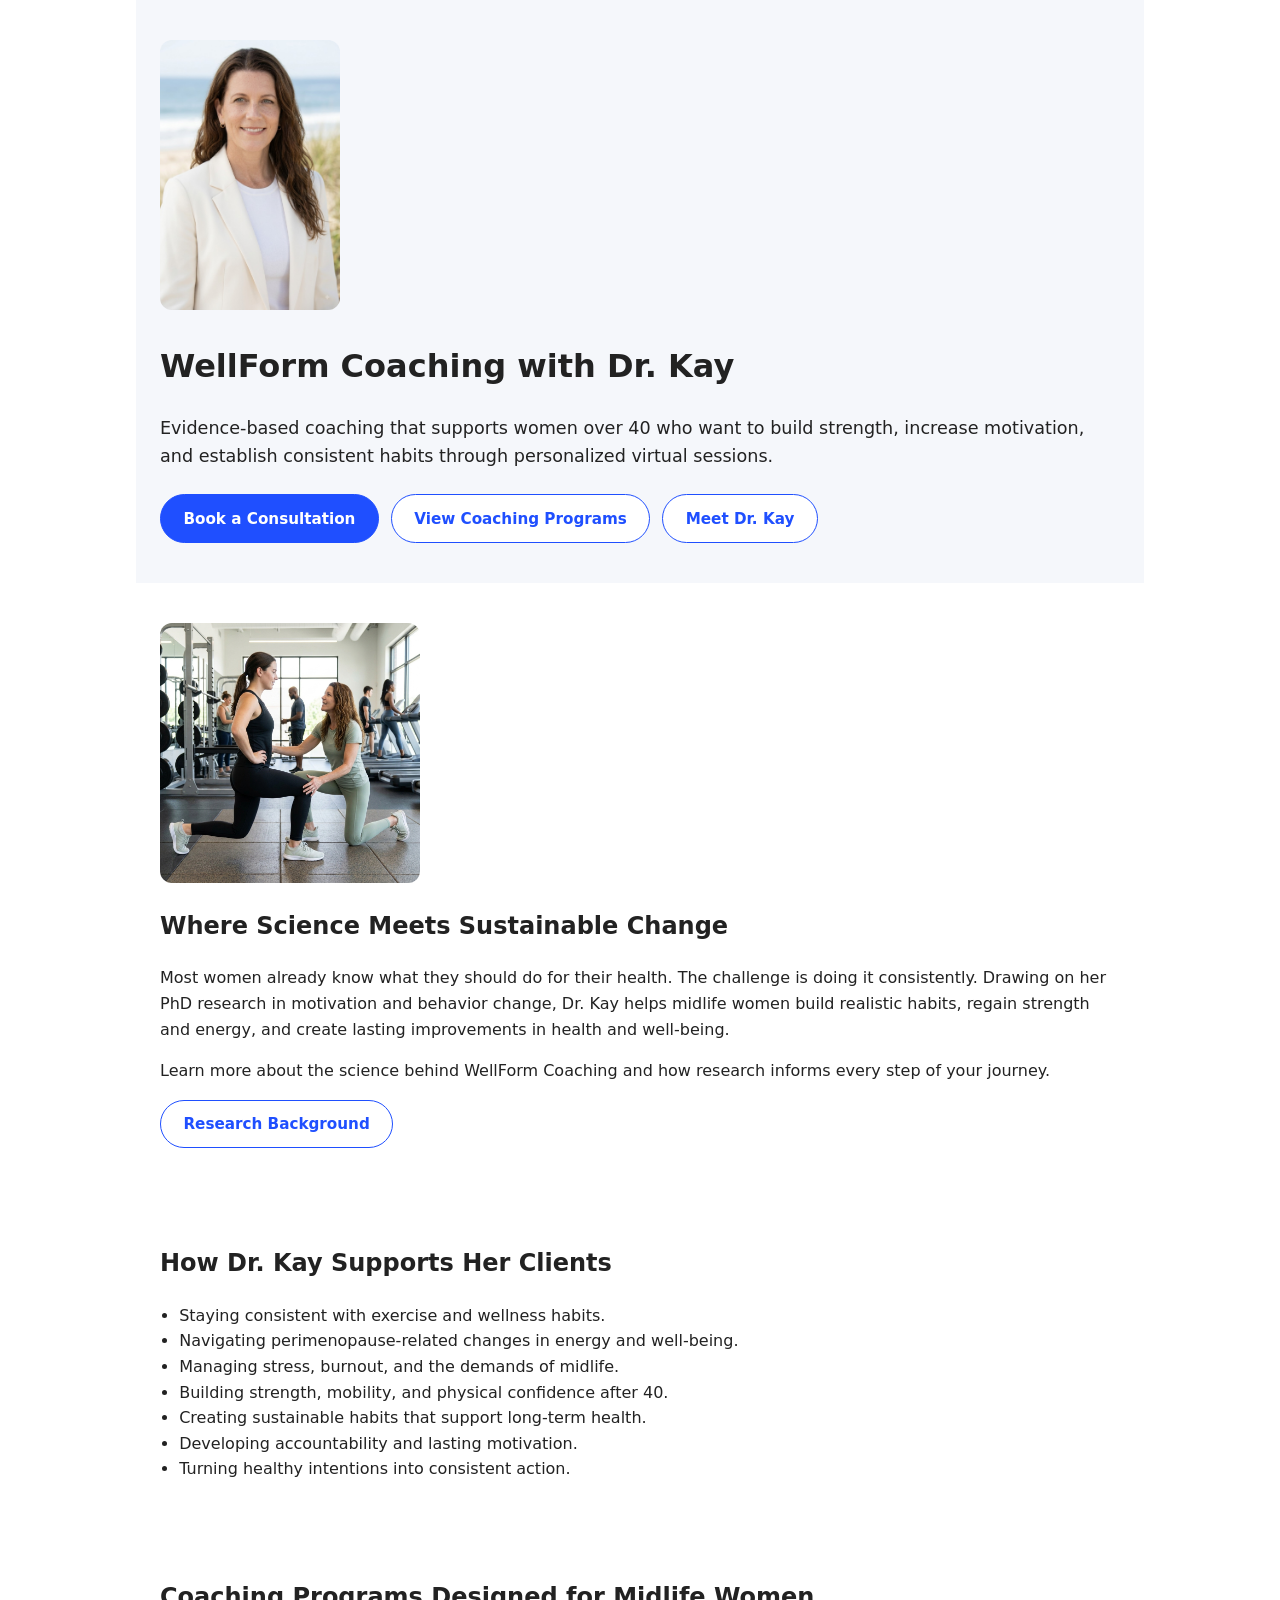
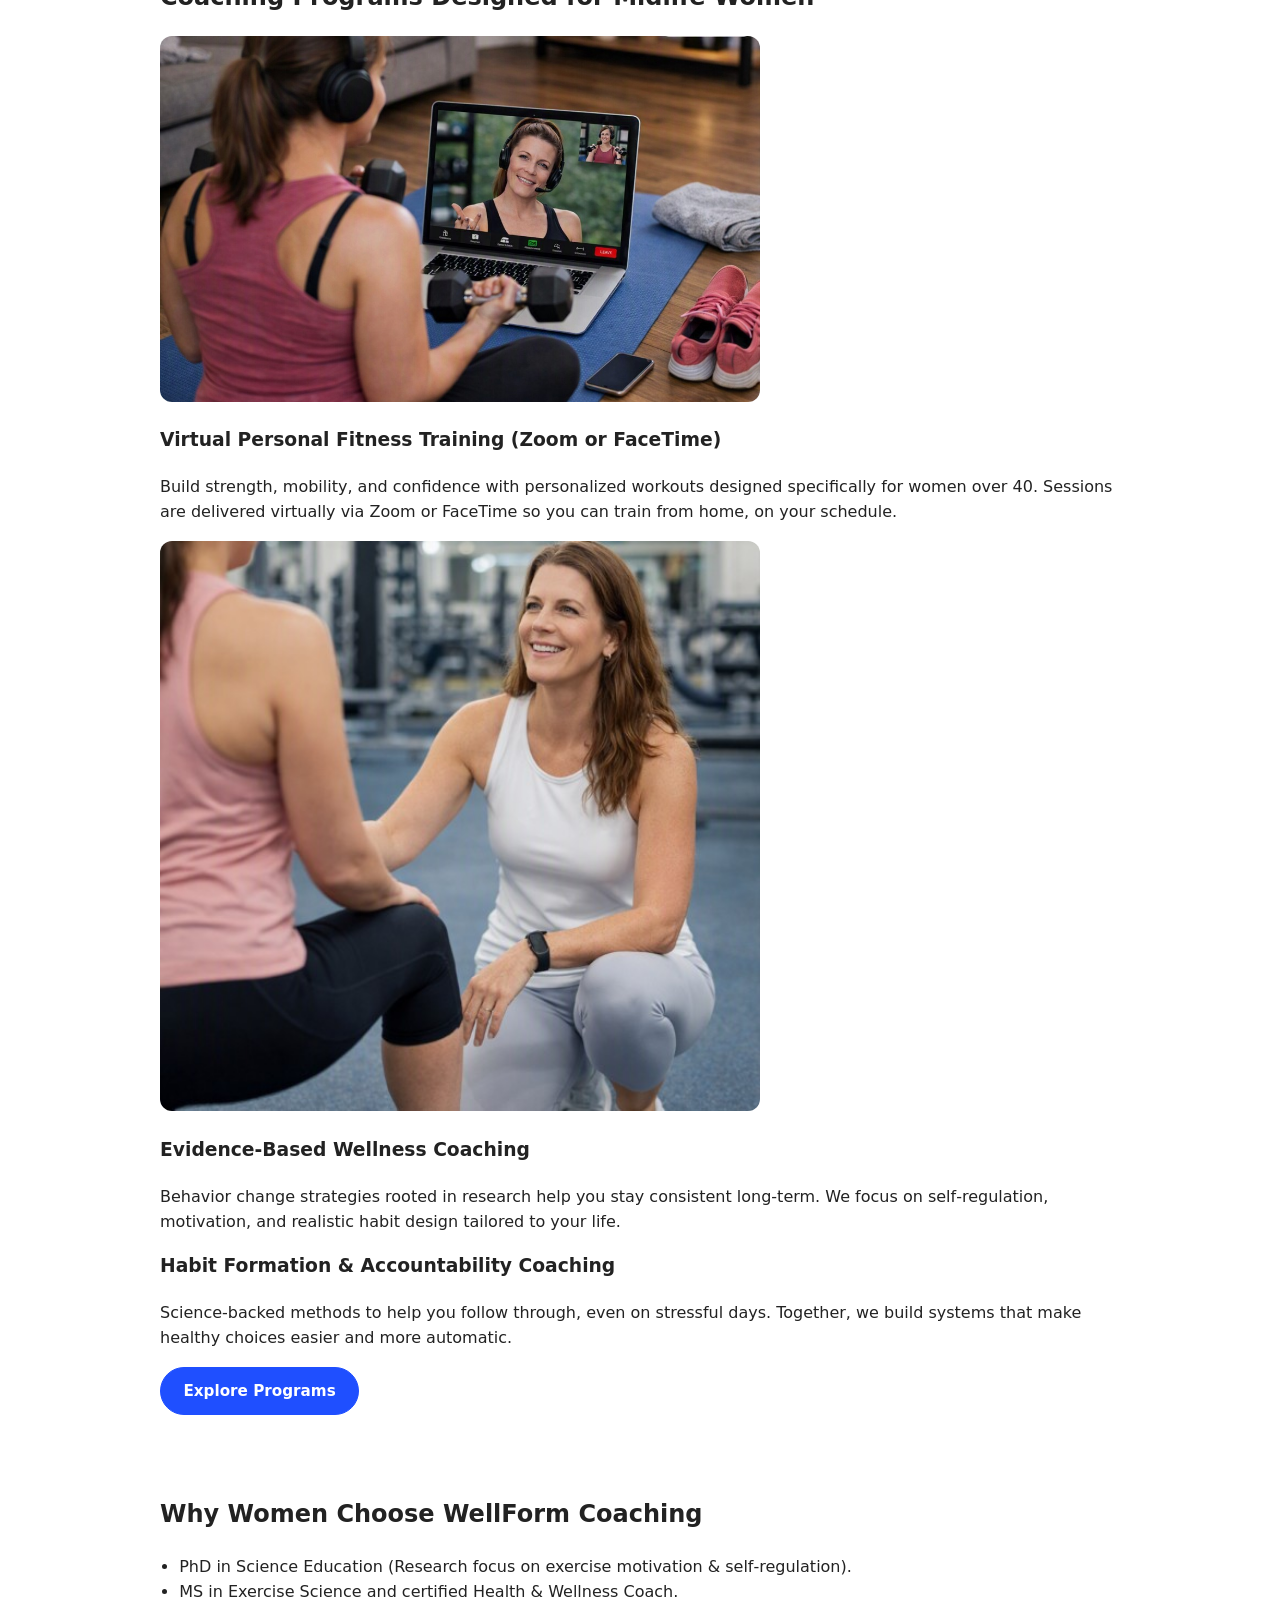
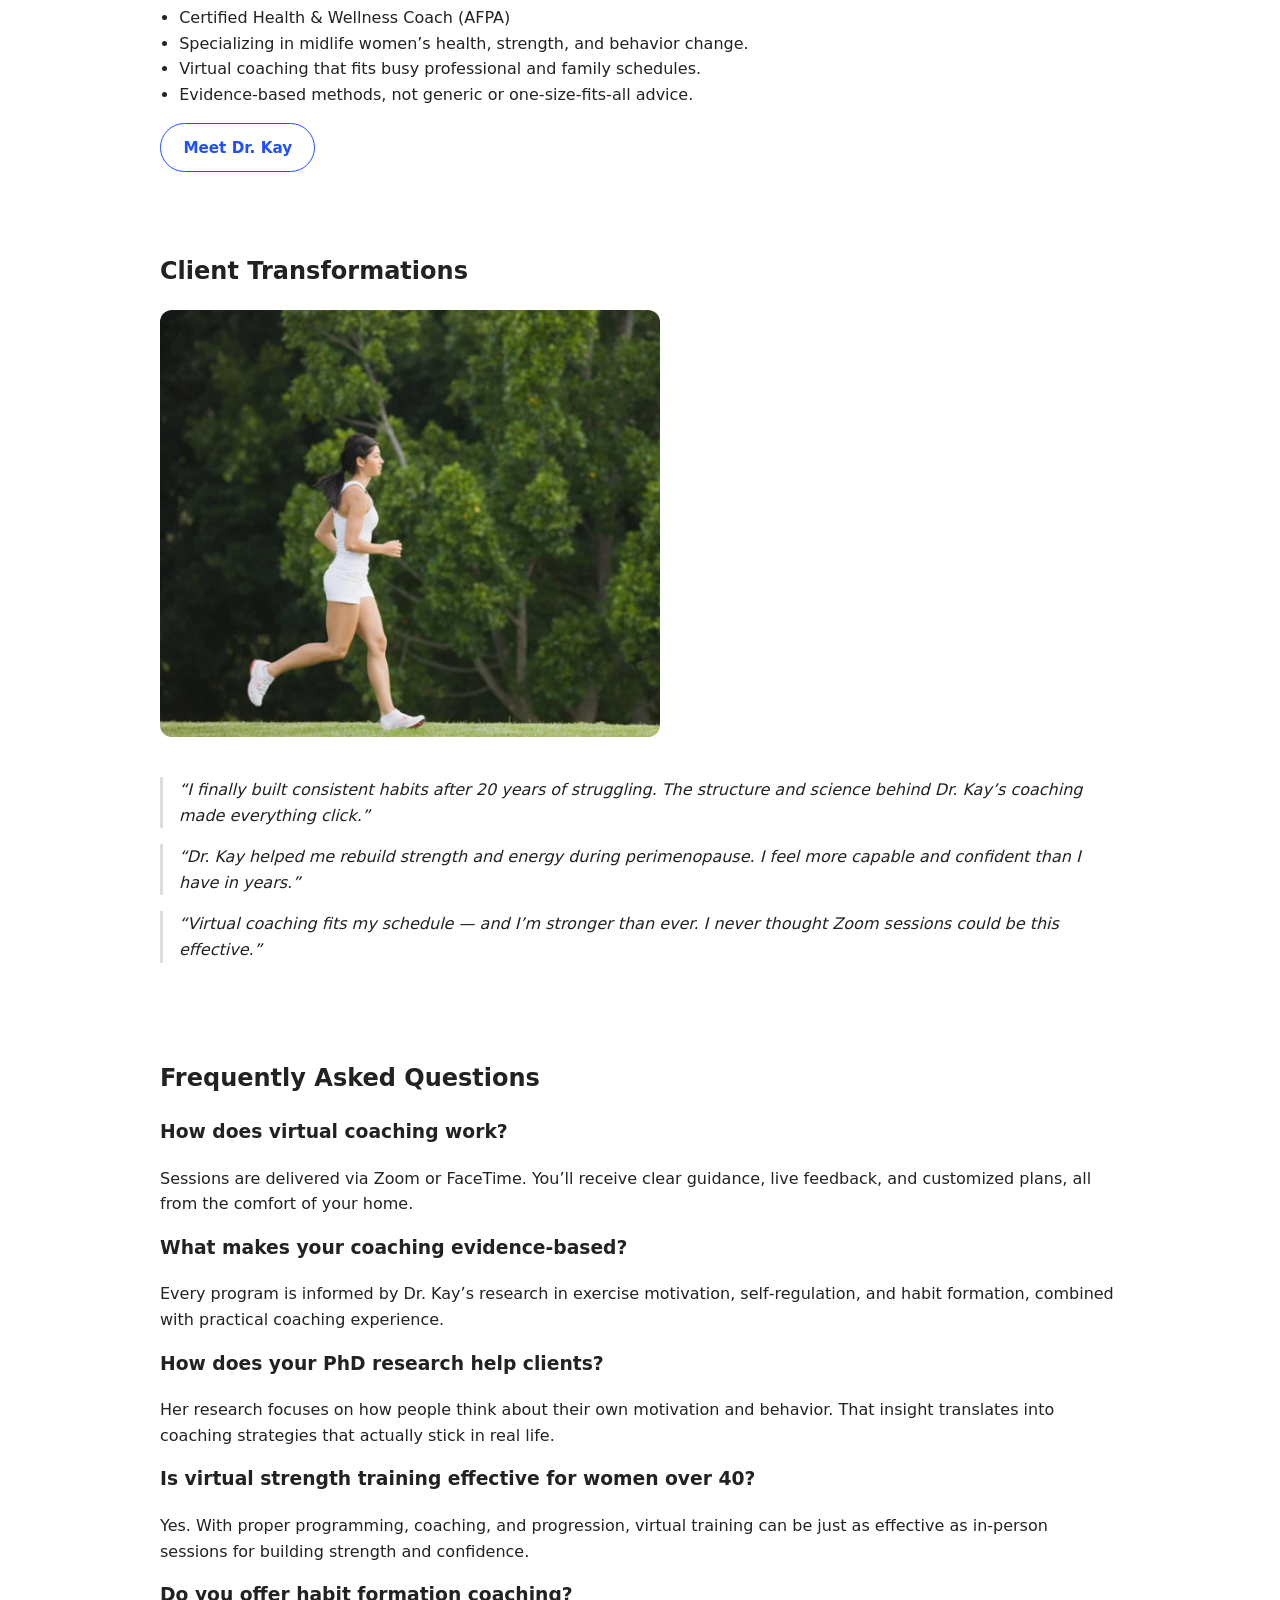
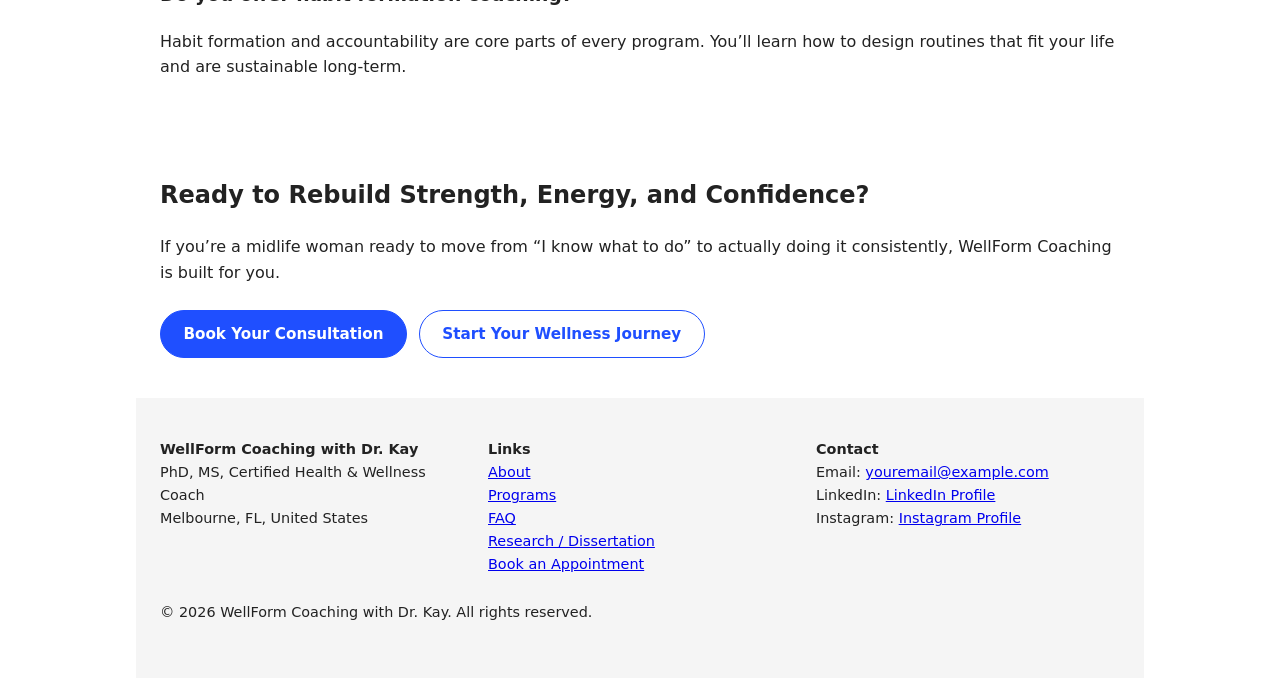
==== index.html @ f4f384e4 "Update index.html" ====
<!DOCTYPE html>
<html lang="en">
<head>
  <meta charset="UTF-8">
  <title>WellForm Coaching with Dr. Kay | Evidence-Based Wellness & Strength Training</title>
  <meta name="description" content="WellForm Coaching with Dr. Kay offers evidence-based wellness coaching and virtual strength training for midlife women.">
  <meta name="viewport" content="width=device-width, initial-scale=1.0">
  <!-- Basic SEO keywords -->
  <meta name="keywords" content="midlife women’s wellness coaching,evidence-based coaching,virtual personal training,PhD wellness coach,habit formation coaching,exercise motivation,self-regulation,Melbourne FL wellness coach">
  <style>
    body { font-family: system-ui, -apple-system, BlinkMacSystemFont, "Segoe UI", sans-serif; margin: 0; padding: 0; line-height: 1.6; color: #222; }
    header, section, footer { padding: 2.5rem 1.5rem; max-width: 960px; margin: 0 auto; }
    header { background: #f5f7fb; }
    h1, h2, h3 { margin-top: 0; }
    .hero-title { font-size: 2rem; font-weight: 700; }
    .hero-subtitle { font-size: 1.1rem; margin-top: 0.75rem; }
    .btn-row { margin-top: 1.5rem; display: flex; flex-wrap: wrap; gap: 0.75rem; }
    .btn {
      display: inline-block;
      padding: 0.7rem 1.4rem;
      border-radius: 999px;
      border: 1px solid #1f4fff;
      text-decoration: none;
      font-size: 0.95rem;
      font-weight: 600;
    }
    .btn-primary { background: #1f4fff; color: #fff; }
    .btn-secondary { background: #fff; color: #1f4fff; }
    ul { padding-left: 1.2rem; }
    blockquote { margin: 1rem 0; padding-left: 1rem; border-left: 3px solid #ddd; font-style: italic; }
    footer { background: #f5f5f5; font-size: 0.9rem; }
    .footer-grid { display: flex; flex-wrap: wrap; gap: 1.5rem; }
    .footer-col { flex: 1 1 220px; }
  </style>
</head>
<script type="text/javascript" src="//cdn.plu.mx/widget-popup.js"></script>  
<body>

  <!-- Hero Section -->
  <header>
       <img src="images/hero-headshot.jpg" alt="Dr. Kay professional headshot" style="width:180px;border-radius:12px;margin-bottom:1.5rem;">
    <h1 class="hero-title">WellForm Coaching with Dr. Kay</h1>
    <p class="hero-subtitle">
      Evidence-based coaching that supports women over 40 who want to build strength, increase motivation, and establish consistent habits through personalized virtual sessions.
    </p>
    <div class="btn-row">
      <a href="#contact" class="btn btn-primary">Book a Consultation</a>
      <a href="#programs" class="btn btn-secondary">View Coaching Programs</a>
      <a href="#about" class="btn btn-secondary">Meet Dr. Kay</a>
    </div>
  </header>

  <!-- About Section -->
  <section id="about">
    <div style="display:flex;gap:1.5rem;align-items:center;flex-wrap:wrap;">
    <img src="images/about-coaching.jpg" alt="Dr. Kay coaching" style="width:260px;border-radius:12px;">
    <div>
      <h2>Where Science Meets Sustainable Change</h2>
      <p>
        Most women already know what they should do for their health. The challenge is doing it consistently. 
        Drawing on her PhD research in motivation and behavior change, Dr. Kay helps midlife women build realistic habits, 
        regain strength and energy, and create lasting improvements in health and well-being.
      </p>  
    <!-- Replace #research with your actual research/dissertation URL -->
      Learn more about the science behind WellForm Coaching and how research informs every step of your journey.
      <p>
      <a href="https://repository.fit.edu/cgi/viewcontent.cgi?article=2440&amp;context=etd" class="btn btn-secondary">Research Background</a>
      </p>  
  </section>

  <!-- What You Help With -->
  <section id="problems">
    <h2>How Dr. Kay Supports Her Clients</h2>
    <ul>
      <li>Staying consistent with exercise and wellness habits.</li>
      <li>Navigating perimenopause-related changes in energy and well-being.</li>
      <li>Managing stress, burnout, and the demands of midlife.</li>
      <li>Building strength, mobility, and physical confidence after 40.</li>
      <li>Creating sustainable habits that support long-term health.</li>
      <li>Developing accountability and lasting motivation.</li>
      <li>Turning healthy intentions into consistent action.</li>
    </ul>
  </section>

  <!-- Program section -->
  <section id="programs">
    <h2>Coaching Programs Designed for Midlife Women</h2>
    
      <img src="images/virtual-training.jpg" alt="Virtual strength training session" style="width:100%;max-width:600px;border-radius:12px;margin-bottom:1rem;">
    
    <h3>Virtual Personal Fitness Training (Zoom or FaceTime)</h3>
    <p>
      Build strength, mobility, and confidence with personalized workouts designed specifically for women over 40.
      Sessions are delivered virtually via Zoom or FaceTime so you can train from home, on your schedule.
    </p>

      <img src="images/wellness-coaching.jpg" alt="Wellness coaching session" style="width:100%;max-width:600px;border-radius:12px;margin-bottom:1rem;">
    
    <h3>Evidence‑Based Wellness Coaching</h3>
    <p>
      Behavior change strategies rooted in research help you stay consistent long‑term. We focus on self‑regulation,
      motivation, and realistic habit design tailored to your life.
    </p>
    
    <h3>Habit Formation & Accountability Coaching</h3>
    <p>
      Science‑backed methods to help you follow through, even on stressful days. Together, we build systems that make
      healthy choices easier and more automatic.
    </p>

    <a href="#contact" class="btn btn-primary">Explore Programs</a>
  </section>

  <!-- Why Work With Dr. Kay -->
  <section id="why">
    <h2>Why Women Choose WellForm Coaching</h2>
    <ul>
      <li>PhD in Science Education (Research focus on exercise motivation & self‑regulation).</li>
      <li>MS in Exercise Science and certified Health & Wellness Coach.</li>
      <li>Certified Health & Wellness Coach (AFPA)</li> 
      <li>Specializing in midlife women’s health, strength, and behavior change.</li>
      <li>Virtual coaching that fits busy professional and family schedules.</li>
      <li>Evidence‑based methods, not generic or one‑size‑fits‑all advice.</li>
    </ul>
    <a href="#about" class="btn btn-secondary">Meet Dr. Kay</a>
  </section>

  <!-- Testimonials -->
  <section id="testimonials">
    <h2>Client Transformations</h2>

      <img src="images/client-success.png" alt="Client transformation" style="width:100%;max-width:500px;border-radius:12px;margin-bottom:1rem;">
    
    <blockquote>
      “I finally built consistent habits after 20 years of struggling. The structure and science behind Dr. Kay’s coaching
      made everything click.”
    </blockquote>

    <blockquote>
      “Dr. Kay helped me rebuild strength and energy during perimenopause. I feel more capable and confident than I have in years.”
    </blockquote>

    <blockquote>
      “Virtual coaching fits my schedule — and I’m stronger than ever. I never thought Zoom sessions could be this effective.”
    </blockquote>
  </section>

  <!-- FAQ -->
  <section id="faq">
    <h2>Frequently Asked Questions</h2>

    <h3>How does virtual coaching work?</h3>
    <p>
      Sessions are delivered via Zoom or FaceTime. You’ll receive clear guidance, live feedback, and customized plans,
      all from the comfort of your home.
    </p>

    <h3>What makes your coaching evidence‑based?</h3>
    <p>
      Every program is informed by Dr. Kay’s research in exercise motivation, self‑regulation, and habit formation,
      combined with practical coaching experience.
    </p>

    <h3>How does your PhD research help clients?</h3>
    <p>
      Her research focuses on how people think about their own motivation and behavior. That insight translates into
      coaching strategies that actually stick in real life.
    </p>

    <h3>Is virtual strength training effective for women over 40?</h3>
    <p>
      Yes. With proper programming, coaching, and progression, virtual training can be just as effective as in‑person
      sessions for building strength and confidence.
    </p>

    <h3>Do you offer habit formation coaching?</h3>
    <p>
      Habit formation and accountability are core parts of every program. You’ll learn how to design routines that
      fit your life and are sustainable long‑term.
    </p>
  </section>

  <!-- Final CTA -->
  <section id="contact">
    <h2>Ready to Rebuild Strength, Energy, and Confidence?</h2>
    <p>
      If you’re a midlife woman ready to move from “I know what to do” to actually doing it consistently, WellForm Coaching
      is built for you.
    </p>
    <!-- Replace href with your actual Calendly or booking link -->
    <div class="btn-row">
      <a href="https://calendly.com" class="btn btn-primary">Book Your Consultation</a>
      <a href="mailto:youremail@example.com" class="btn btn-secondary">Start Your Wellness Journey</a>
    </div>
  </section>

  <!-- Footer -->
  <footer>
    <div class="footer-grid">
      <div class="footer-col">
        <strong>WellForm Coaching with Dr. Kay</strong><br>
        PhD, MS, Certified Health & Wellness Coach<br>
        Melbourne, FL, United States
      </div>
      <div class="footer-col">
        <strong>Links</strong><br>
        <!-- Replace with real URLs -->
        <a href="#about">About</a><br>
        <a href="#programs">Programs</a><br>
        <a href="#faq">FAQ</a><br>
        <a href="#research">Research / Dissertation</a><br>
        <a href="https://calendly.com">Book an Appointment</a>
      </div>
      <div class="footer-col">
        <strong>Contact</strong><br>
        Email: <a href="mailto:youremail@example.com">youremail@example.com</a><br>
        <!-- Add social links as needed -->
        LinkedIn: <a href="#">LinkedIn Profile</a><br>
        Instagram: <a href="#">Instagram Profile</a>
      </div>
    </div>
    <p style="margin-top:1.5rem;">
      &copy; <span id="year"></span> WellForm Coaching with Dr. Kay. All rights reserved.
    </p>
  </footer>

  <script>
    // Simple year auto-update
    document.getElementById('year').textContent = new Date().getFullYear();
  </script>

</body>
</html>
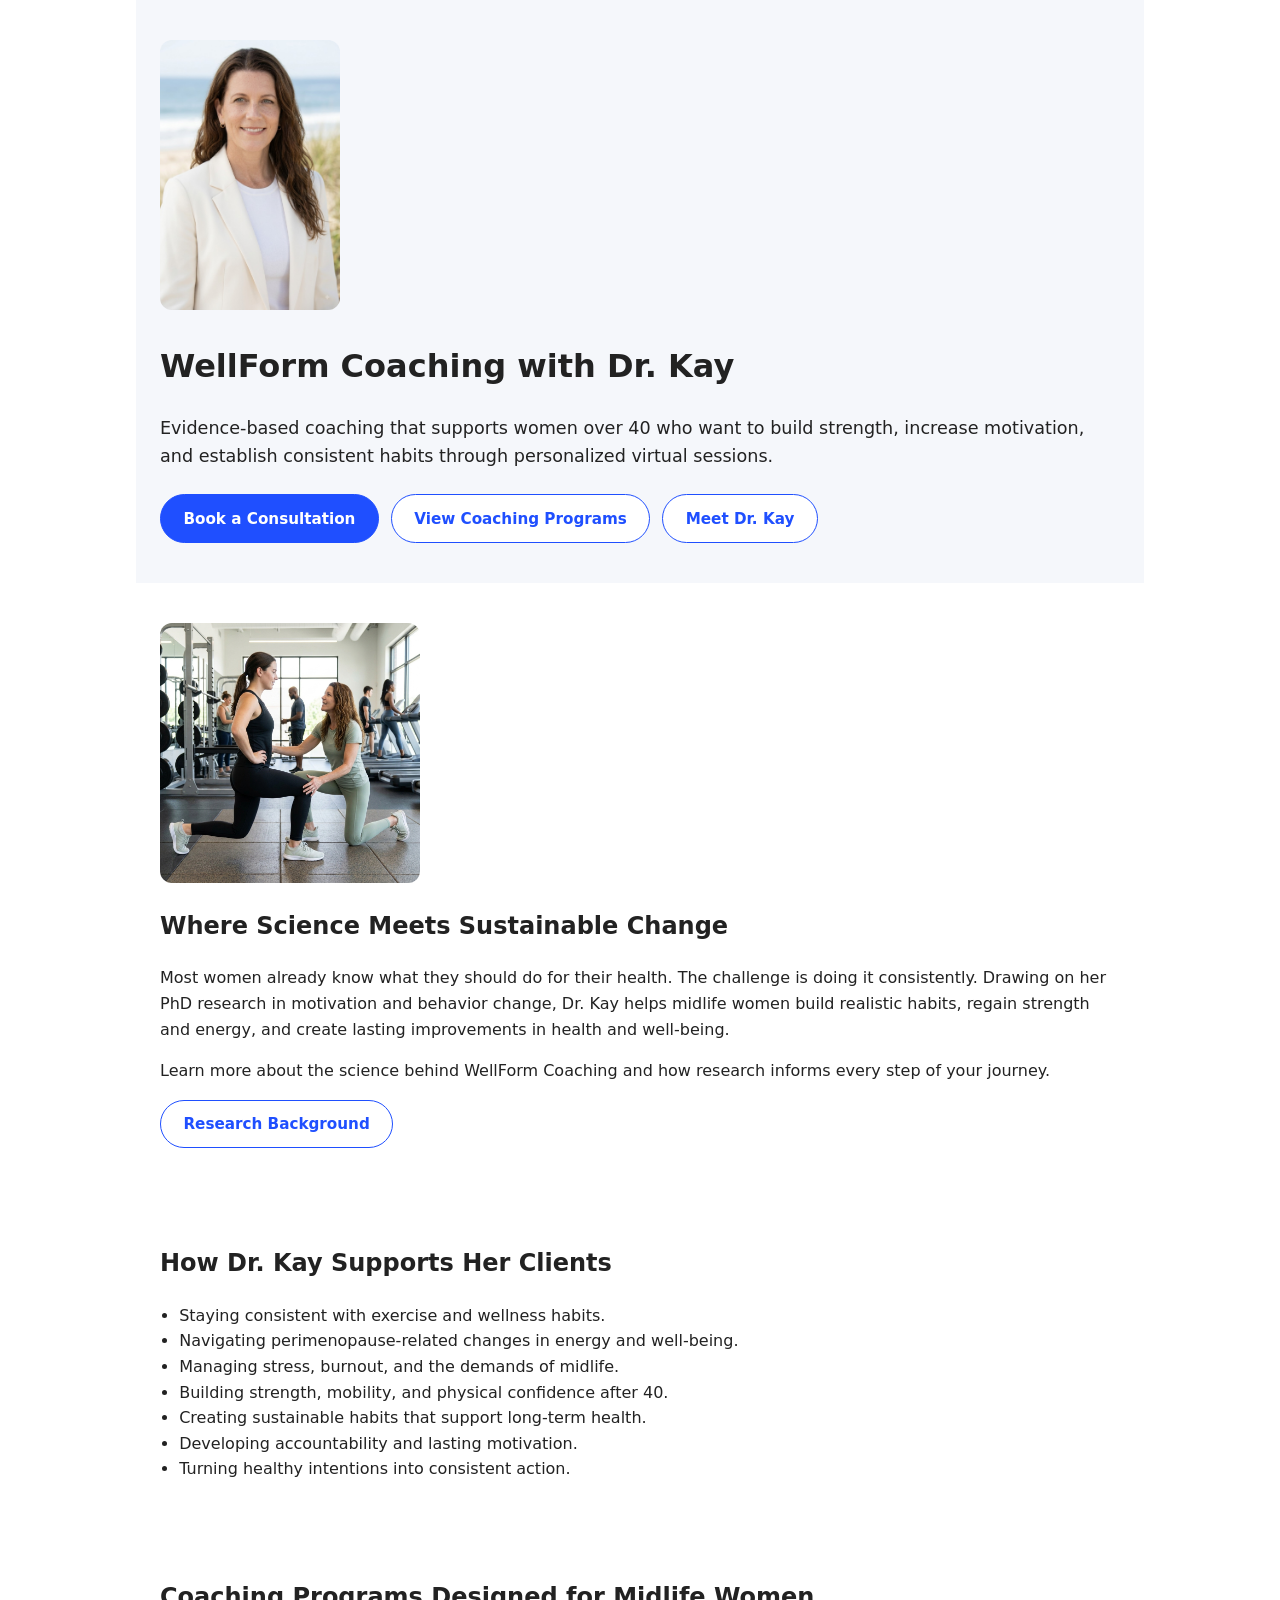
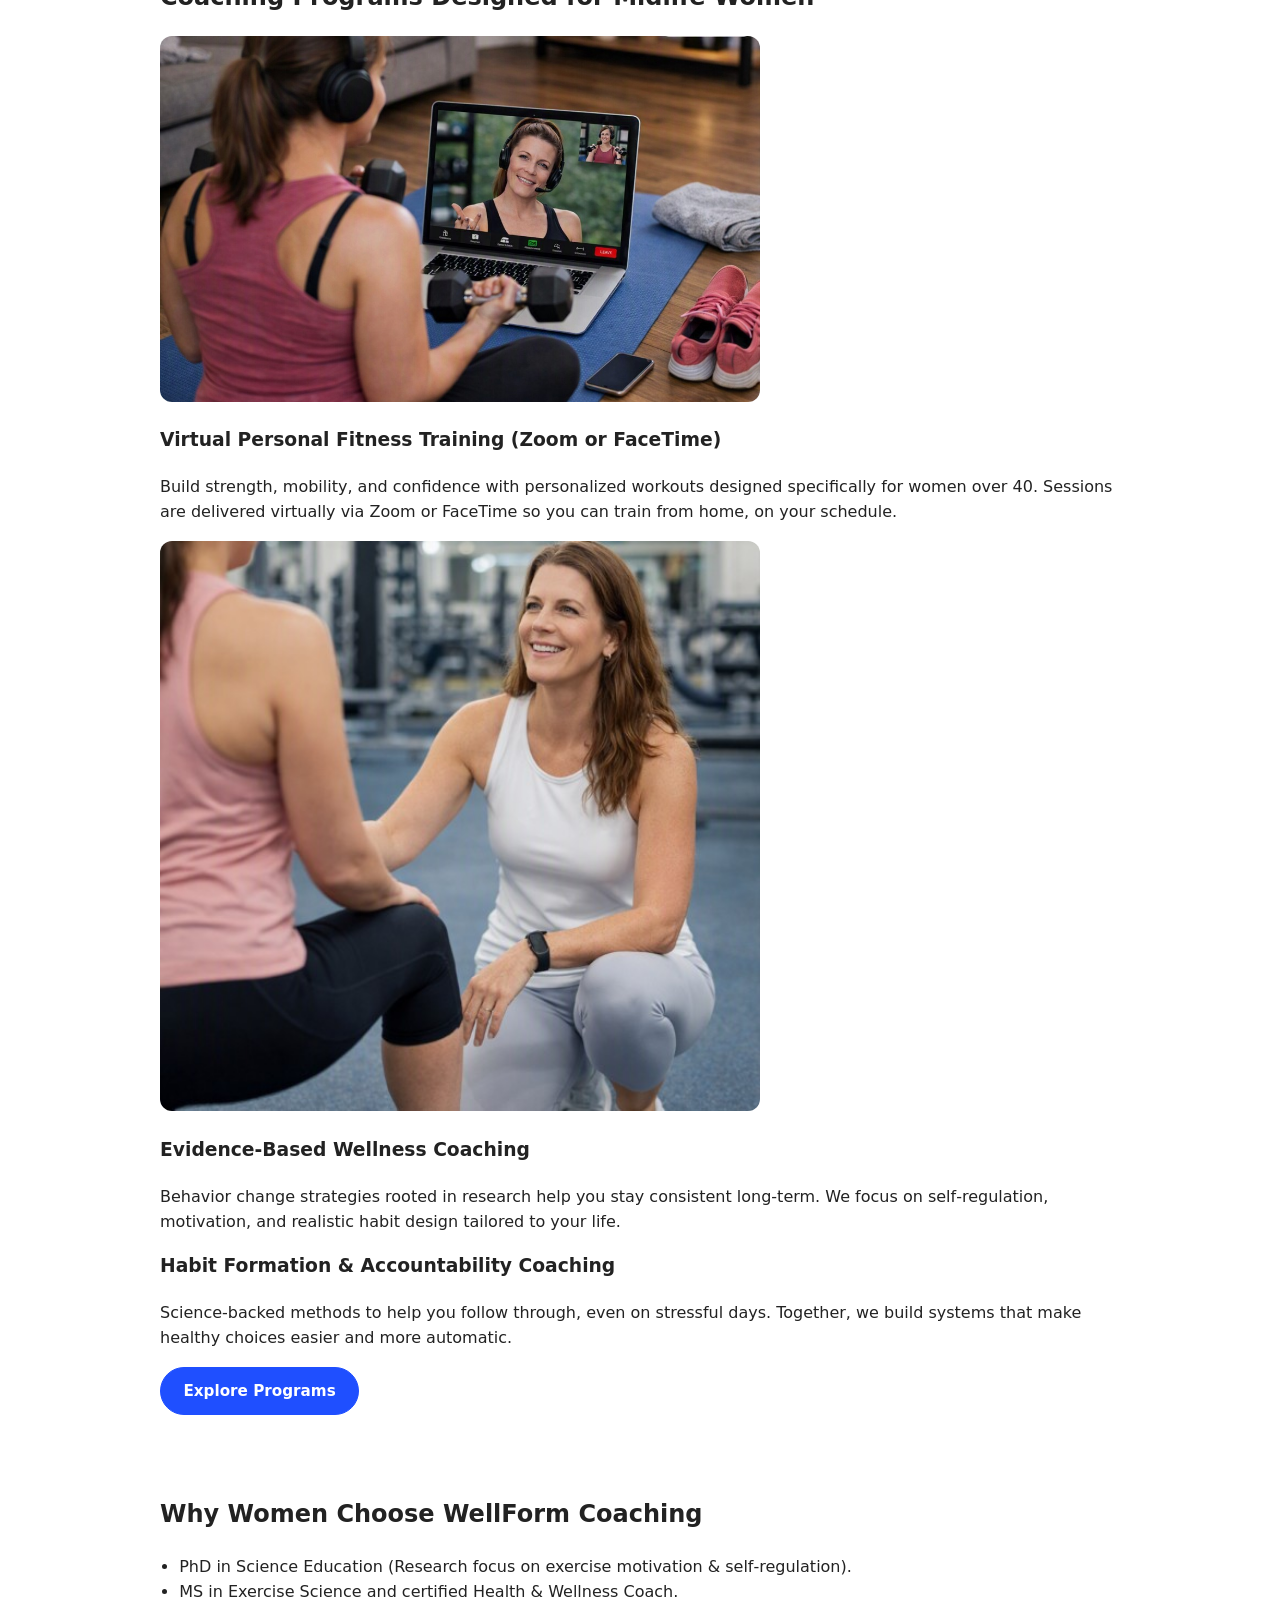
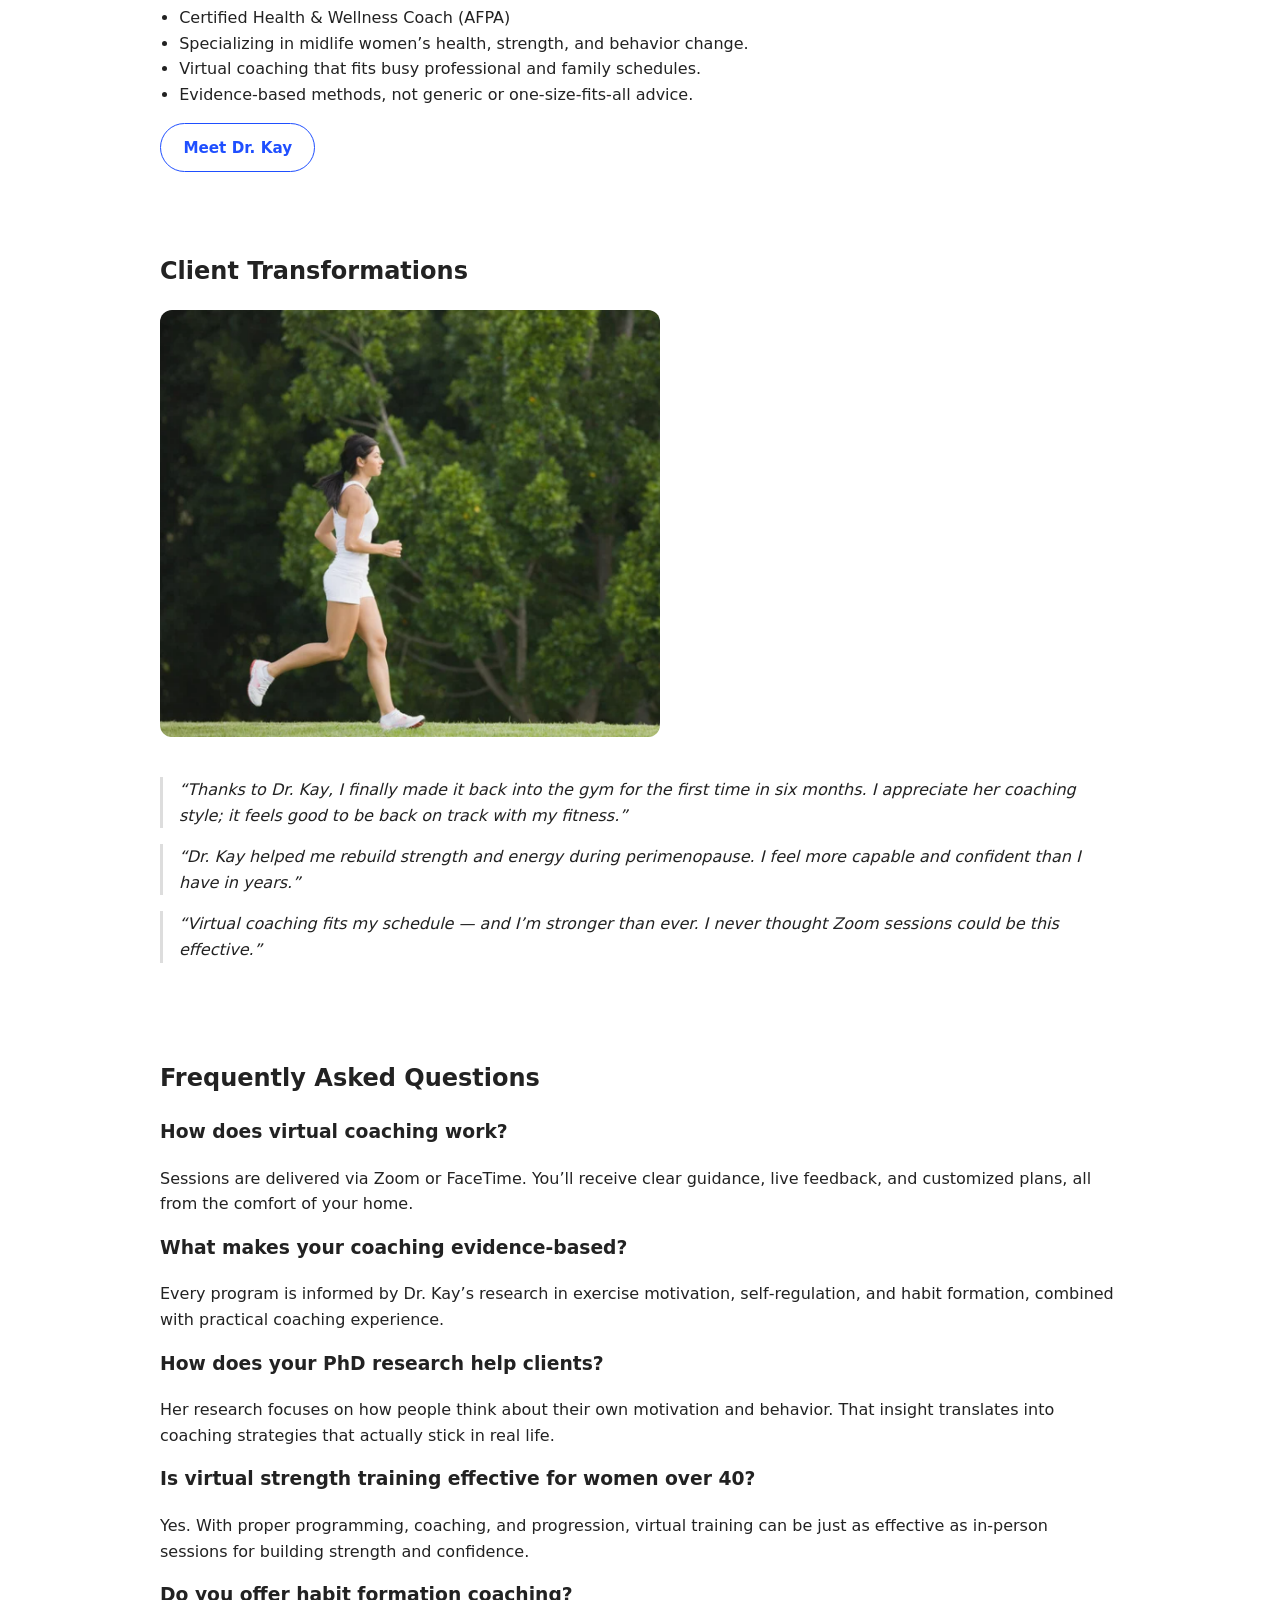
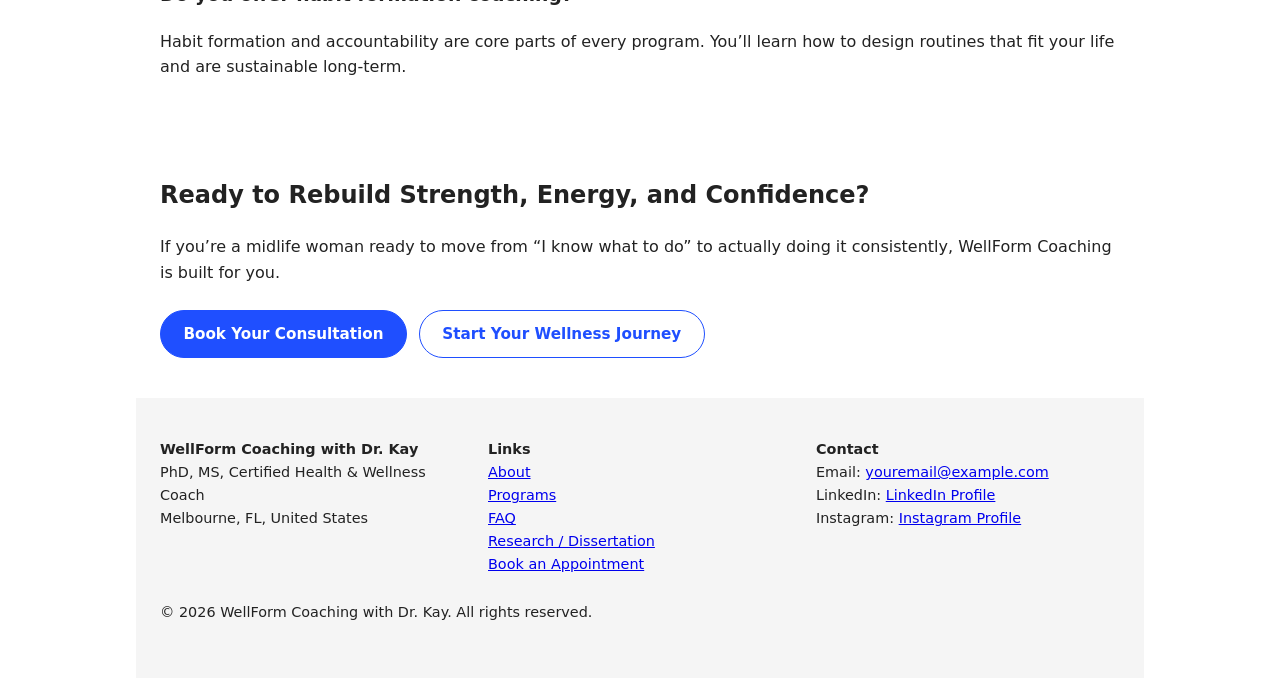
==== commit ea7efb14: "Update index.html" ====
--- a/index.html
+++ b/index.html
@@ -132,8 +132,8 @@
       <img src="images/client-success.png" alt="Client transformation" style="width:100%;max-width:500px;border-radius:12px;margin-bottom:1rem;">
     
     <blockquote>
-      “I finally built consistent habits after 20 years of struggling. The structure and science behind Dr. Kay’s coaching
-      made everything click.”
+      “Thanks to Dr. Kay, I finally made it back into the gym for the first time in six months. I appreciate her coaching style; it feels
+      good to be back on track with my fitness.” 
     </blockquote>
 
     <blockquote>
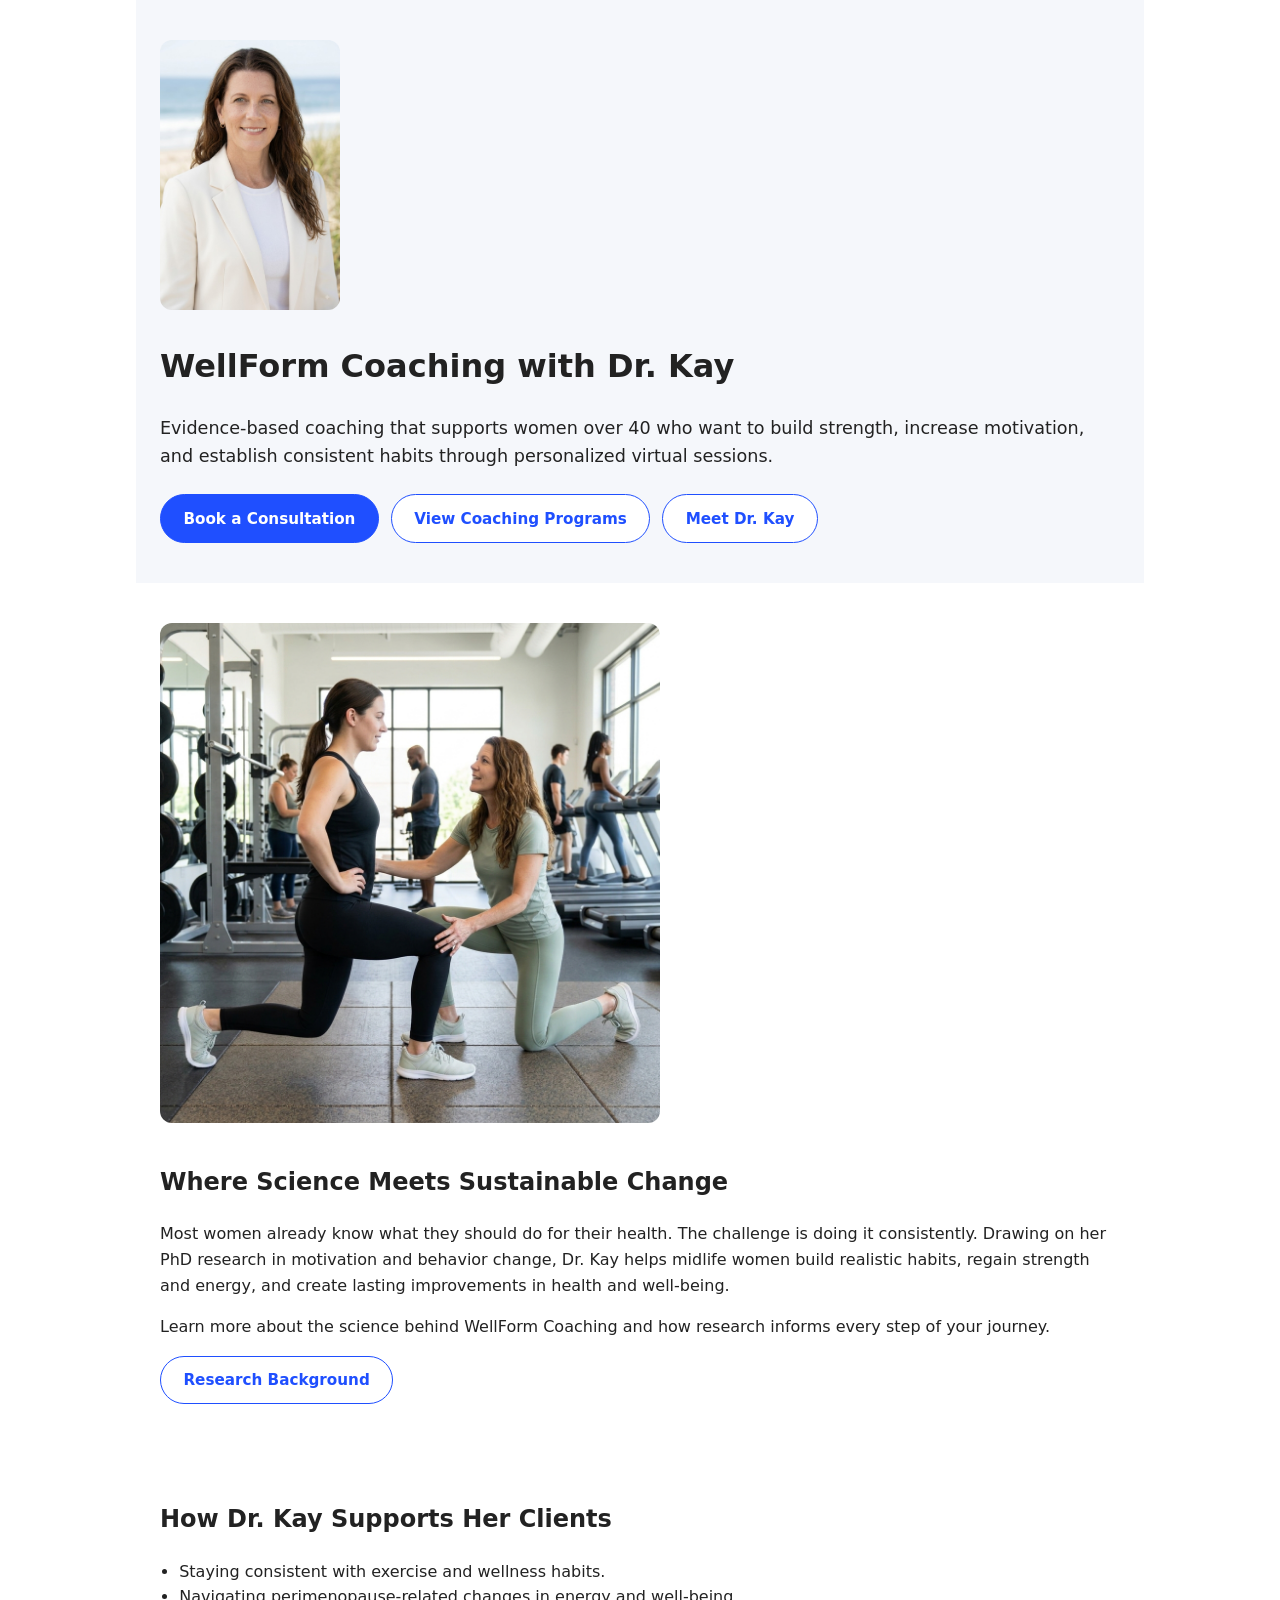
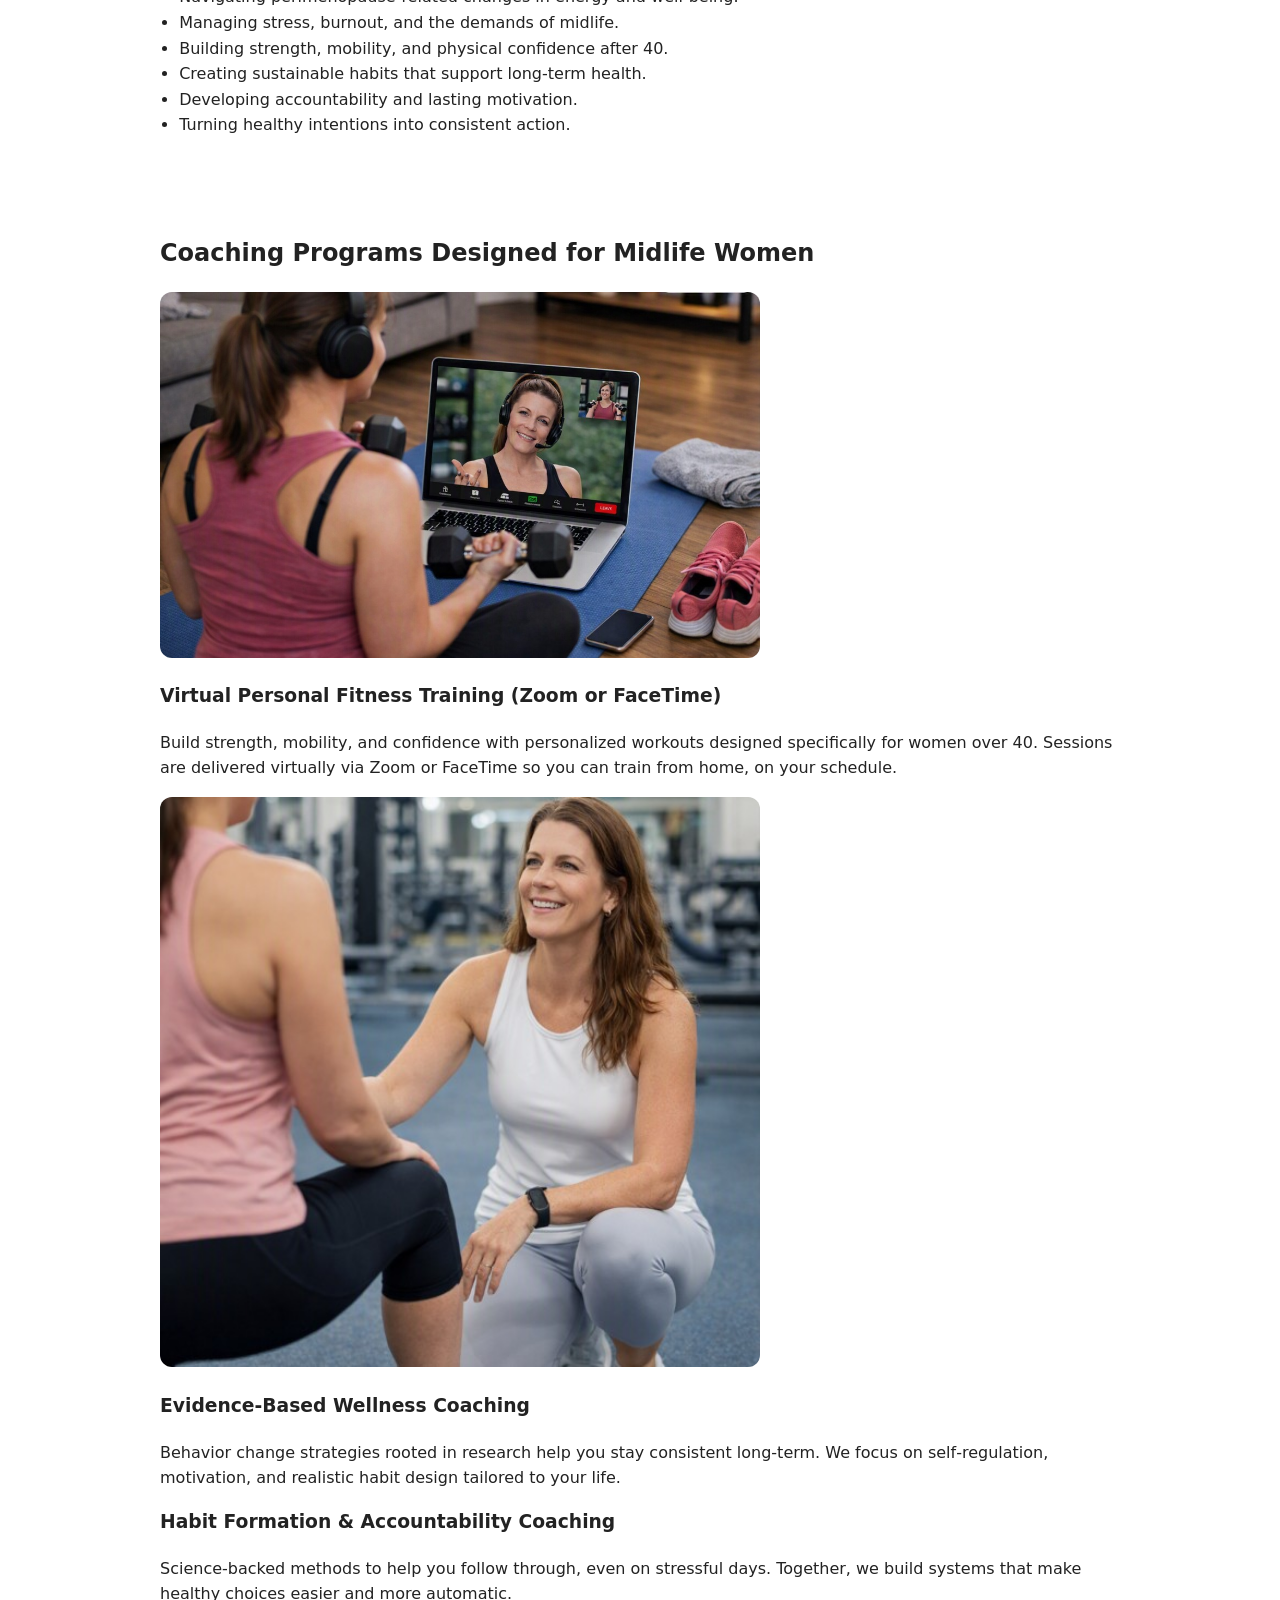
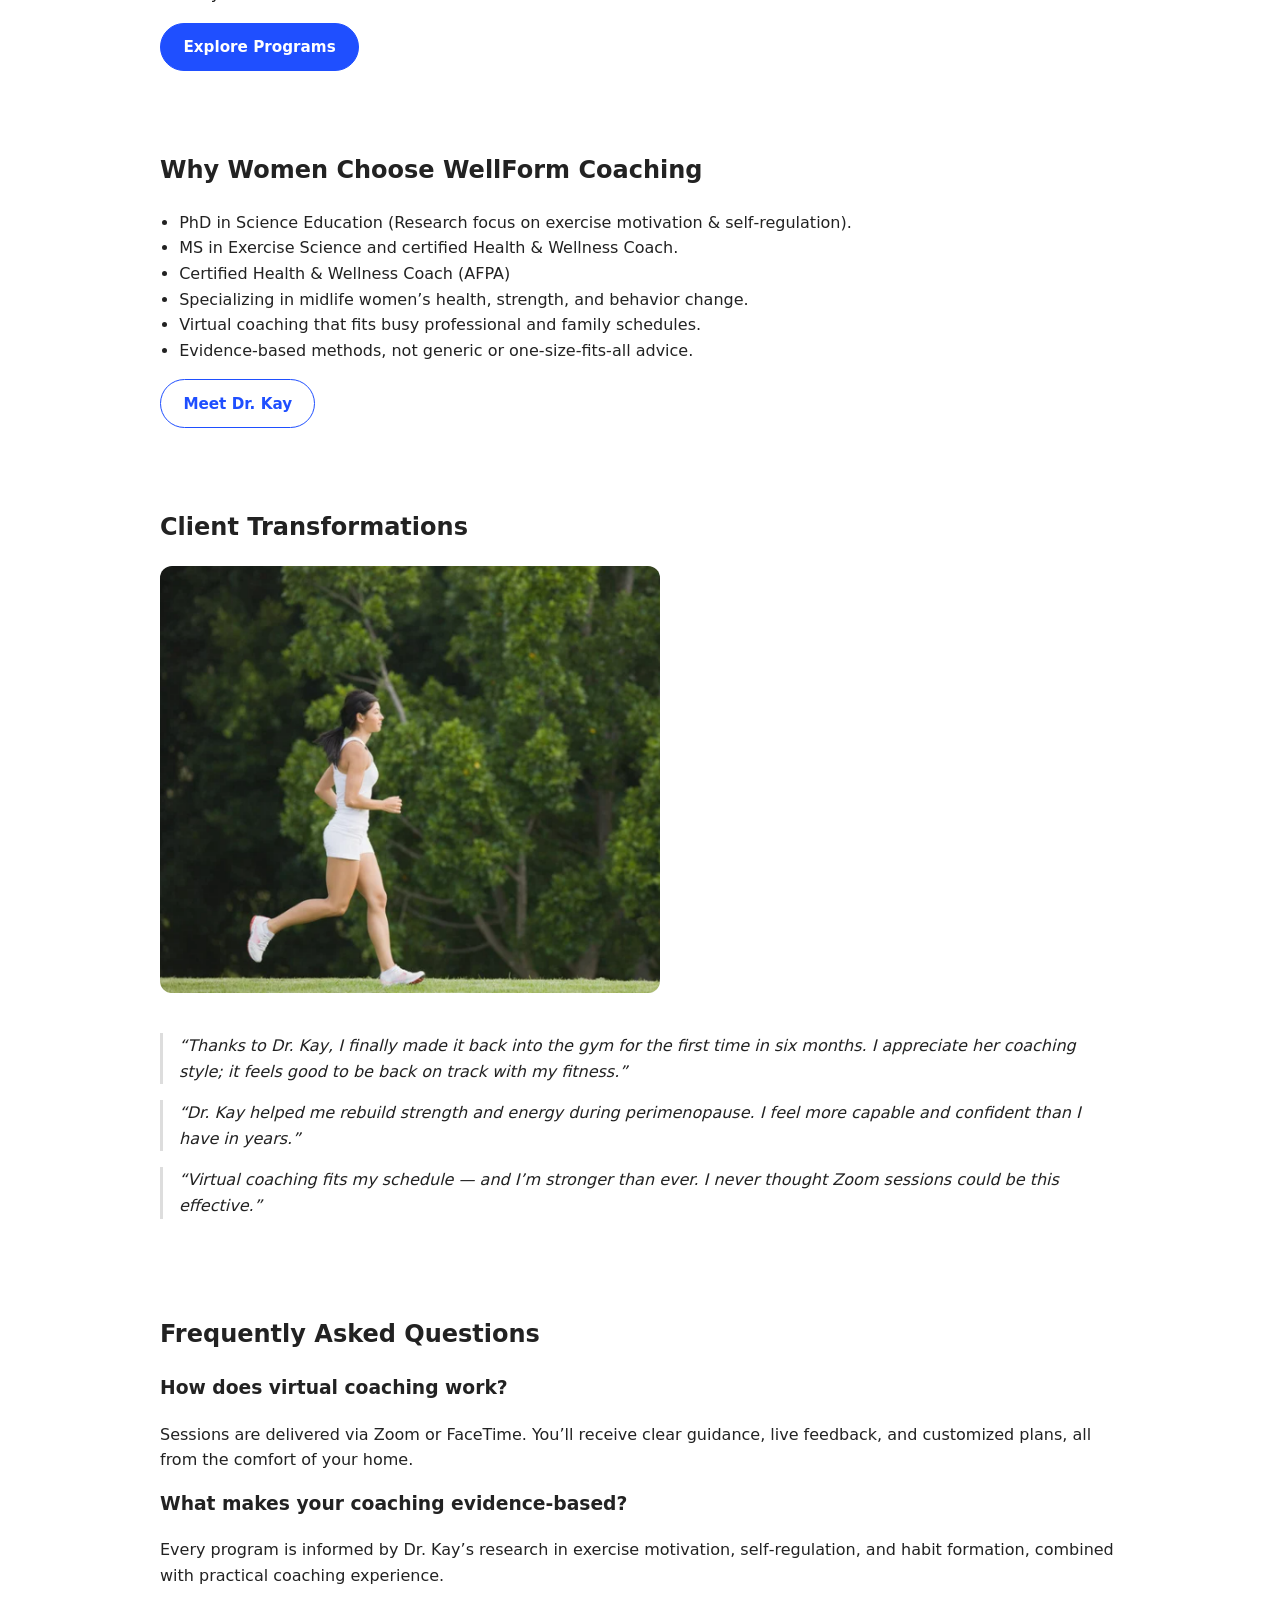
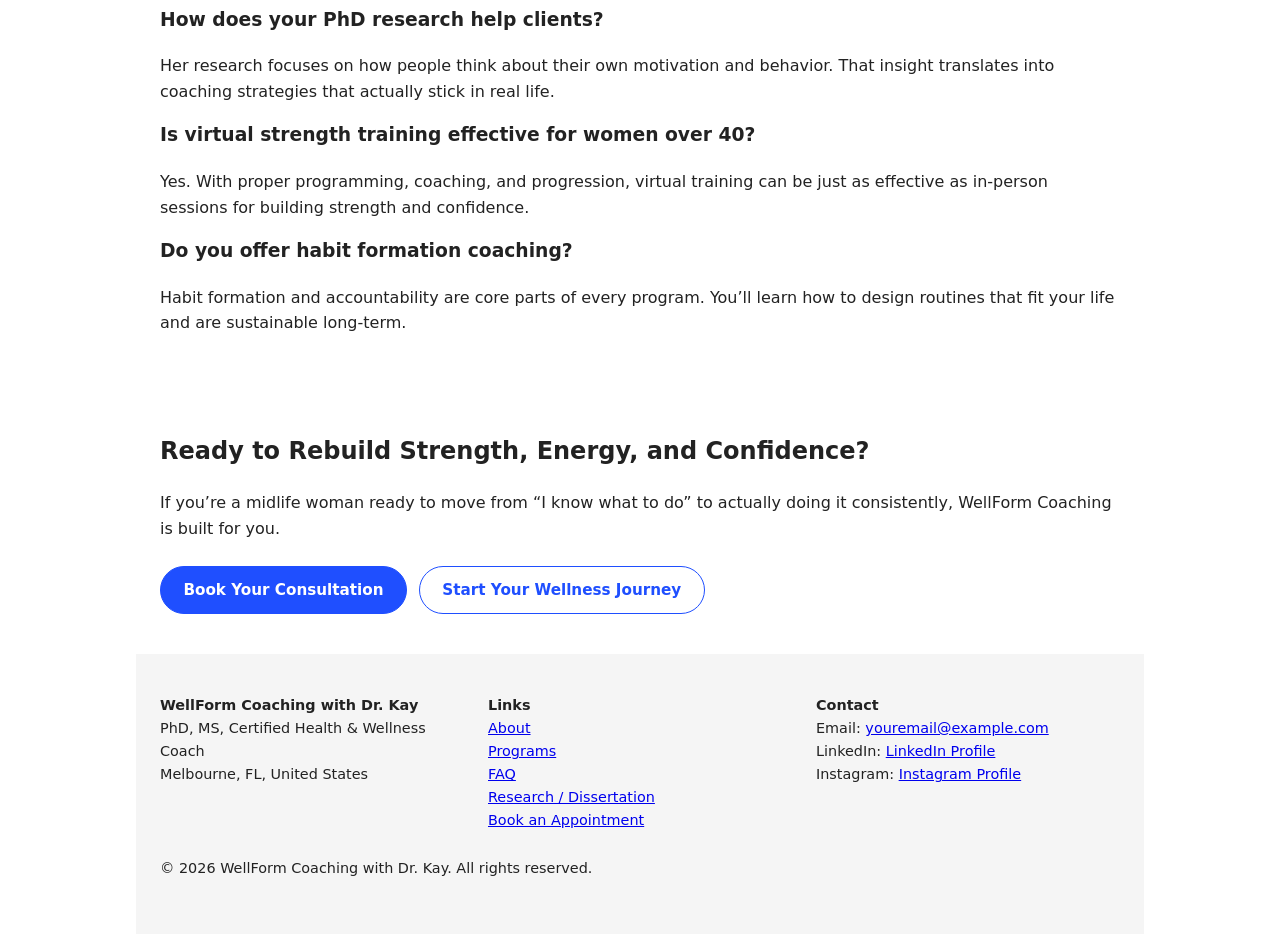
==== commit 46dd1df8: "Update index.html update the first coaching pic to different dimensions." ====
--- a/index.html
+++ b/index.html
@@ -53,7 +53,7 @@
   <!-- About Section -->
   <section id="about">
     <div style="display:flex;gap:1.5rem;align-items:center;flex-wrap:wrap;">
-    <img src="images/about-coaching.jpg" alt="Dr. Kay coaching" style="width:260px;border-radius:12px;">
+    <img src="images/about-coaching.jpg" alt="Dr. Kay coaching" style="width:100%;max-width:500px;border-radius:12px;margin-bottom:1rem;">
     <div>
       <h2>Where Science Meets Sustainable Change</h2>
       <p>
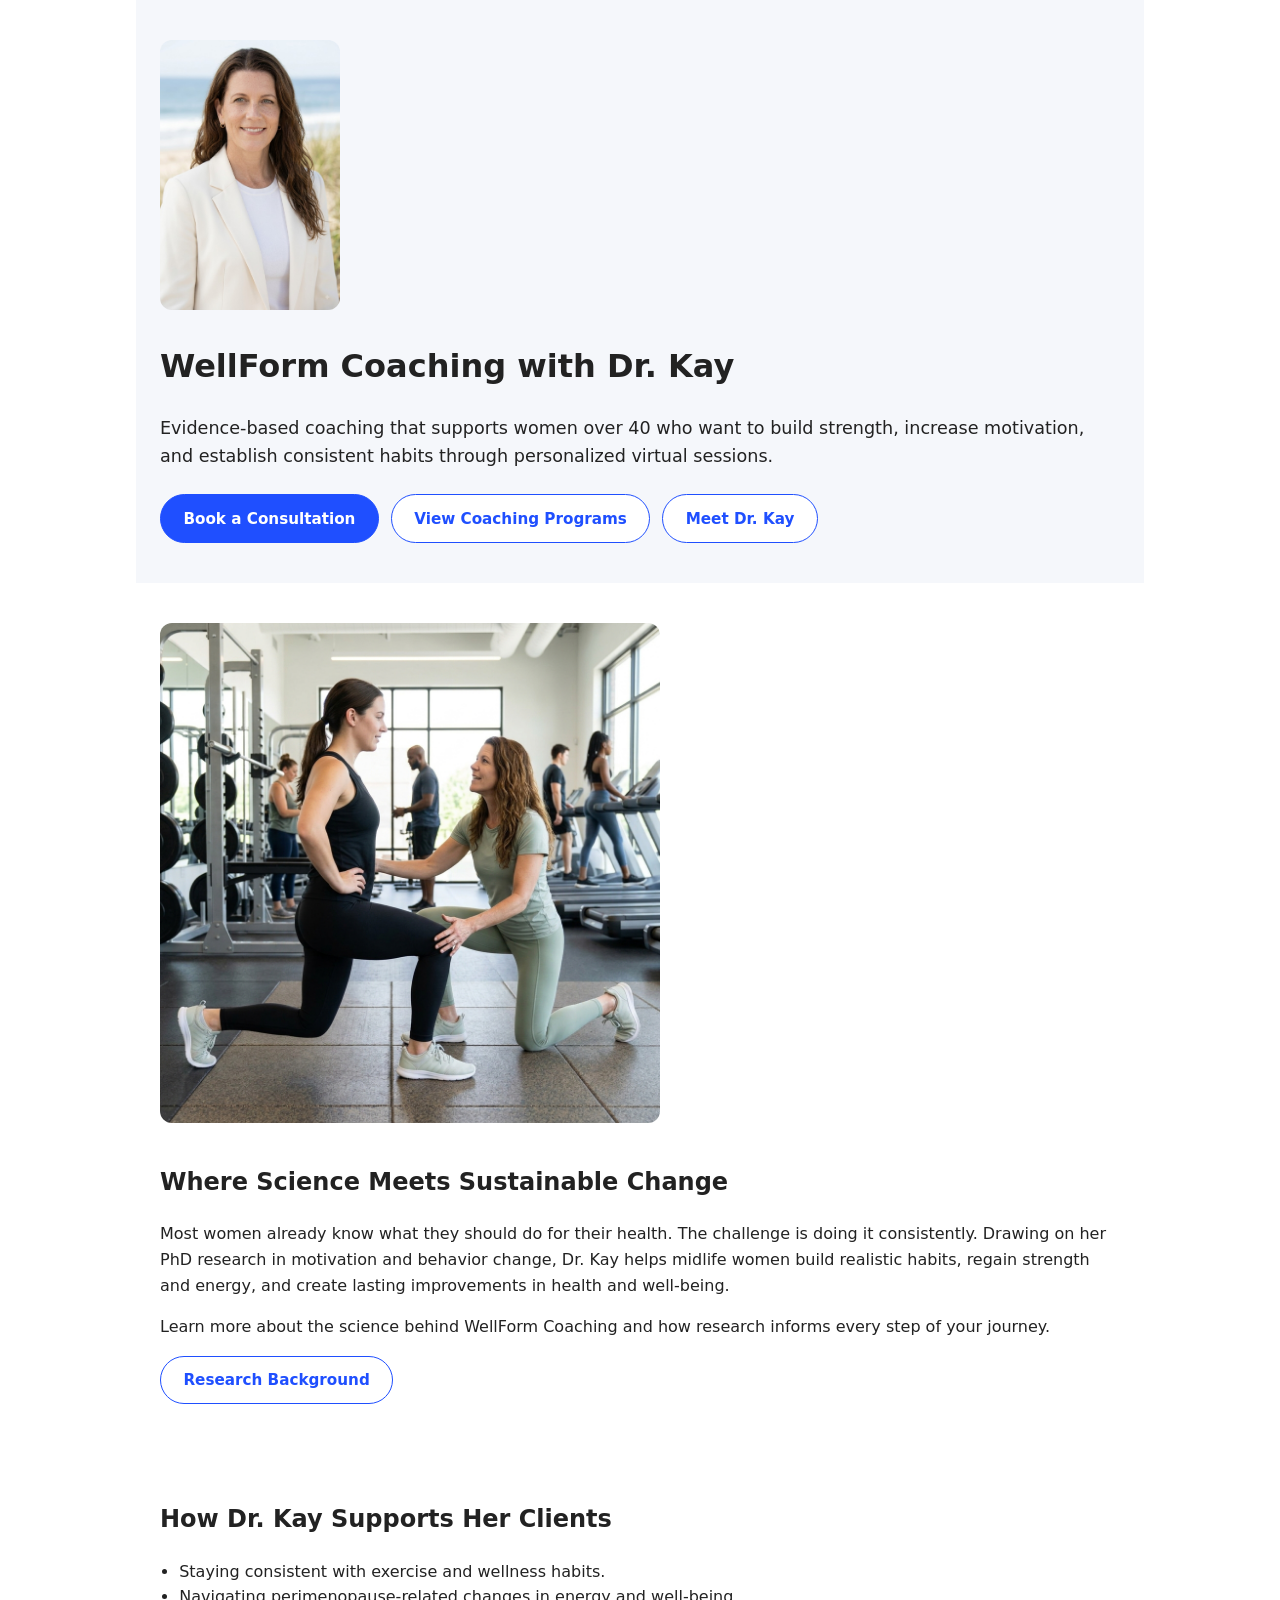
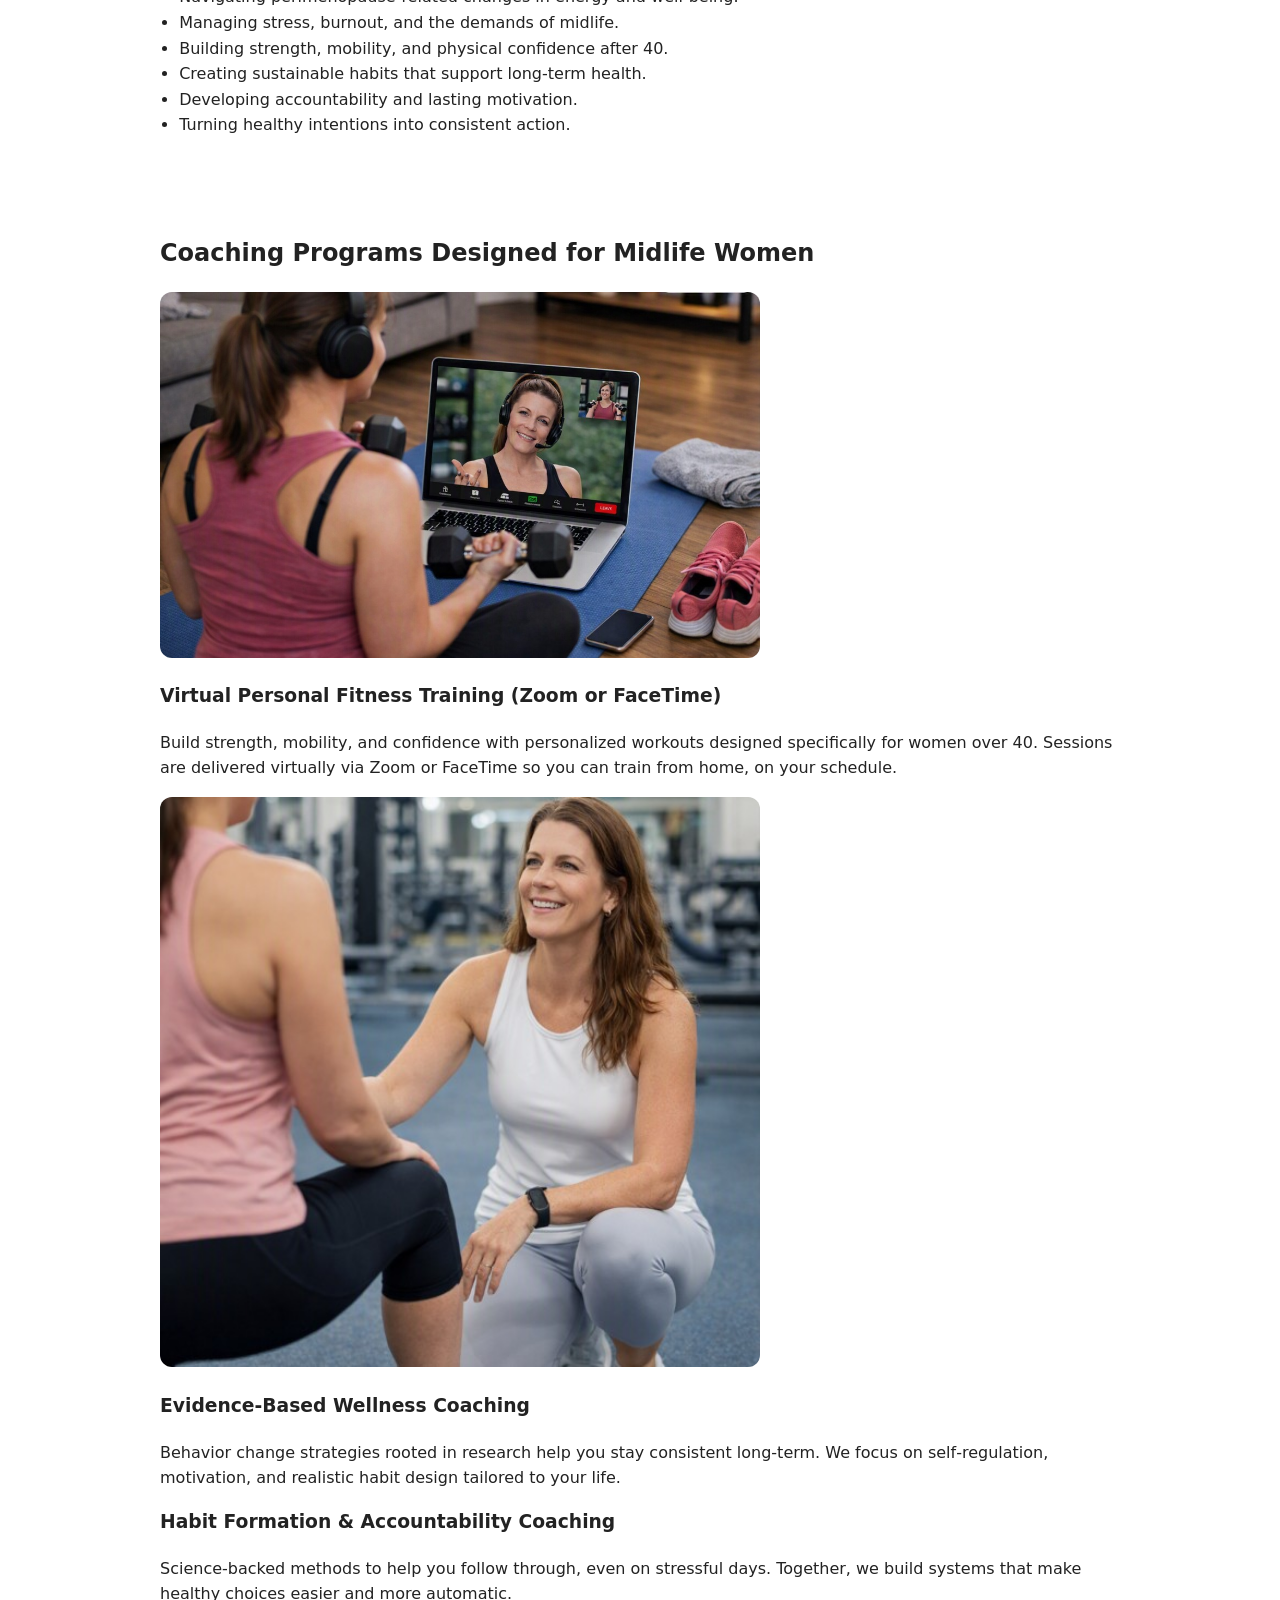
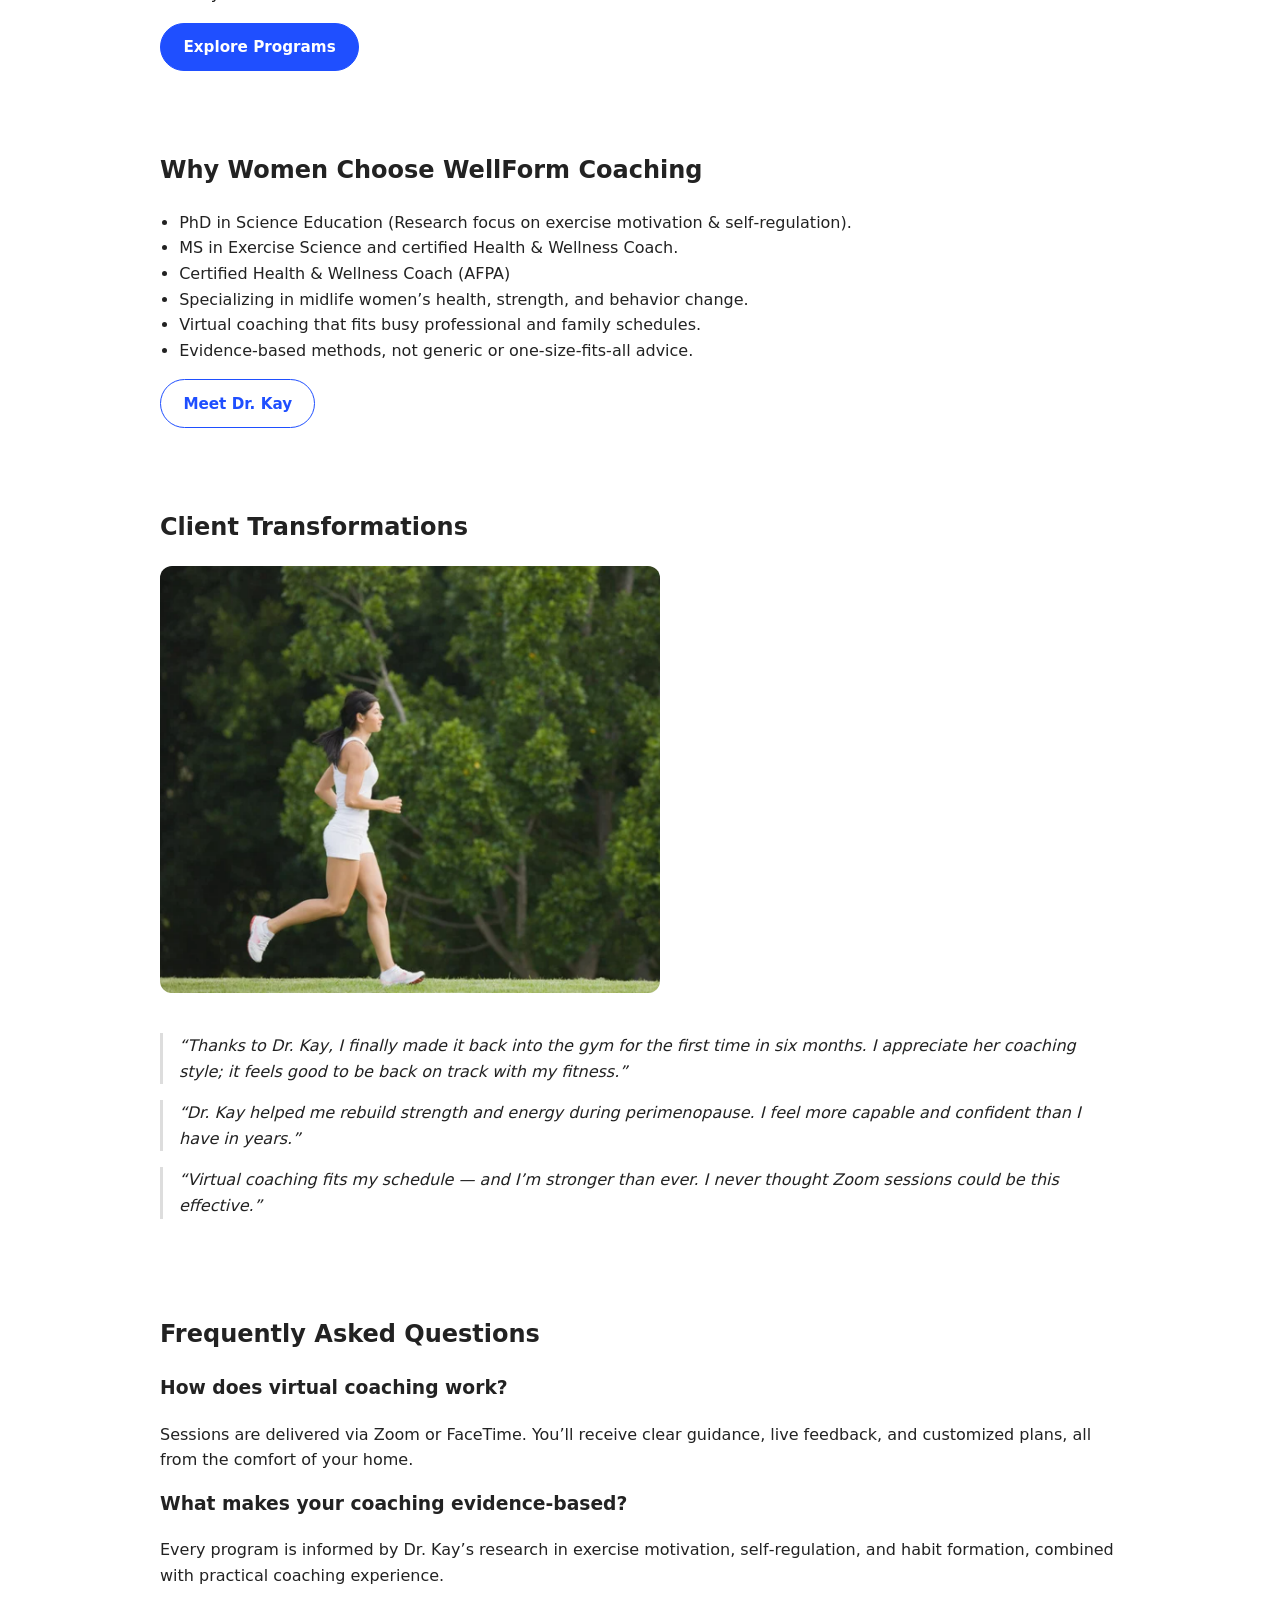
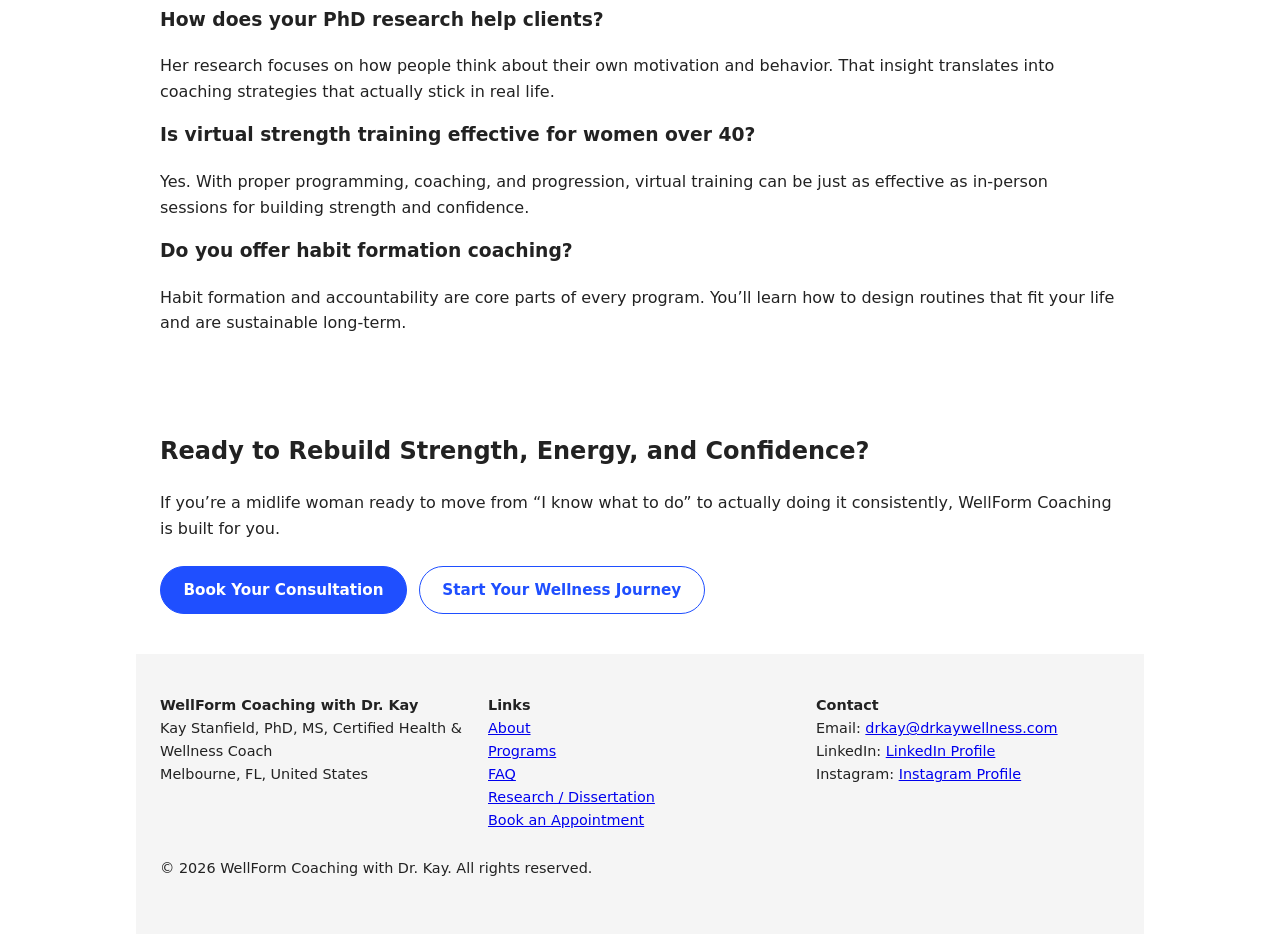
==== commit 99c6bf08: "Update index.html" ====
--- a/index.html
+++ b/index.html
@@ -199,7 +199,7 @@
     <div class="footer-grid">
       <div class="footer-col">
         <strong>WellForm Coaching with Dr. Kay</strong><br>
-        PhD, MS, Certified Health & Wellness Coach<br>
+        Kay Stanfield, PhD, MS, Certified Health & Wellness Coach<br>
         Melbourne, FL, United States
       </div>
       <div class="footer-col">
@@ -209,14 +209,14 @@
         <a href="#programs">Programs</a><br>
         <a href="#faq">FAQ</a><br>
         <a href="#research">Research / Dissertation</a><br>
-        <a href="https://calendly.com">Book an Appointment</a>
+        <a href="https://calendly.com/kay-drkaywellness/coaching-training-consultation">Book an Appointment</a>
       </div>
       <div class="footer-col">
         <strong>Contact</strong><br>
-        Email: <a href="mailto:youremail@example.com">youremail@example.com</a><br>
+        Email: <a href="drkay@drkaywellness.com">drkay@drkaywellness.com</a><br>
         <!-- Add social links as needed -->
-        LinkedIn: <a href="#">LinkedIn Profile</a><br>
-        Instagram: <a href="#">Instagram Profile</a>
+        LinkedIn: <a href="www.linkedin.com/in/k-sharon-phd">LinkedIn Profile</a><br>
+        Instagram: <a href="www.instagram.com/wellformcoachingwithdrkay">Instagram Profile</a>
       </div>
     </div>
     <p style="margin-top:1.5rem;">
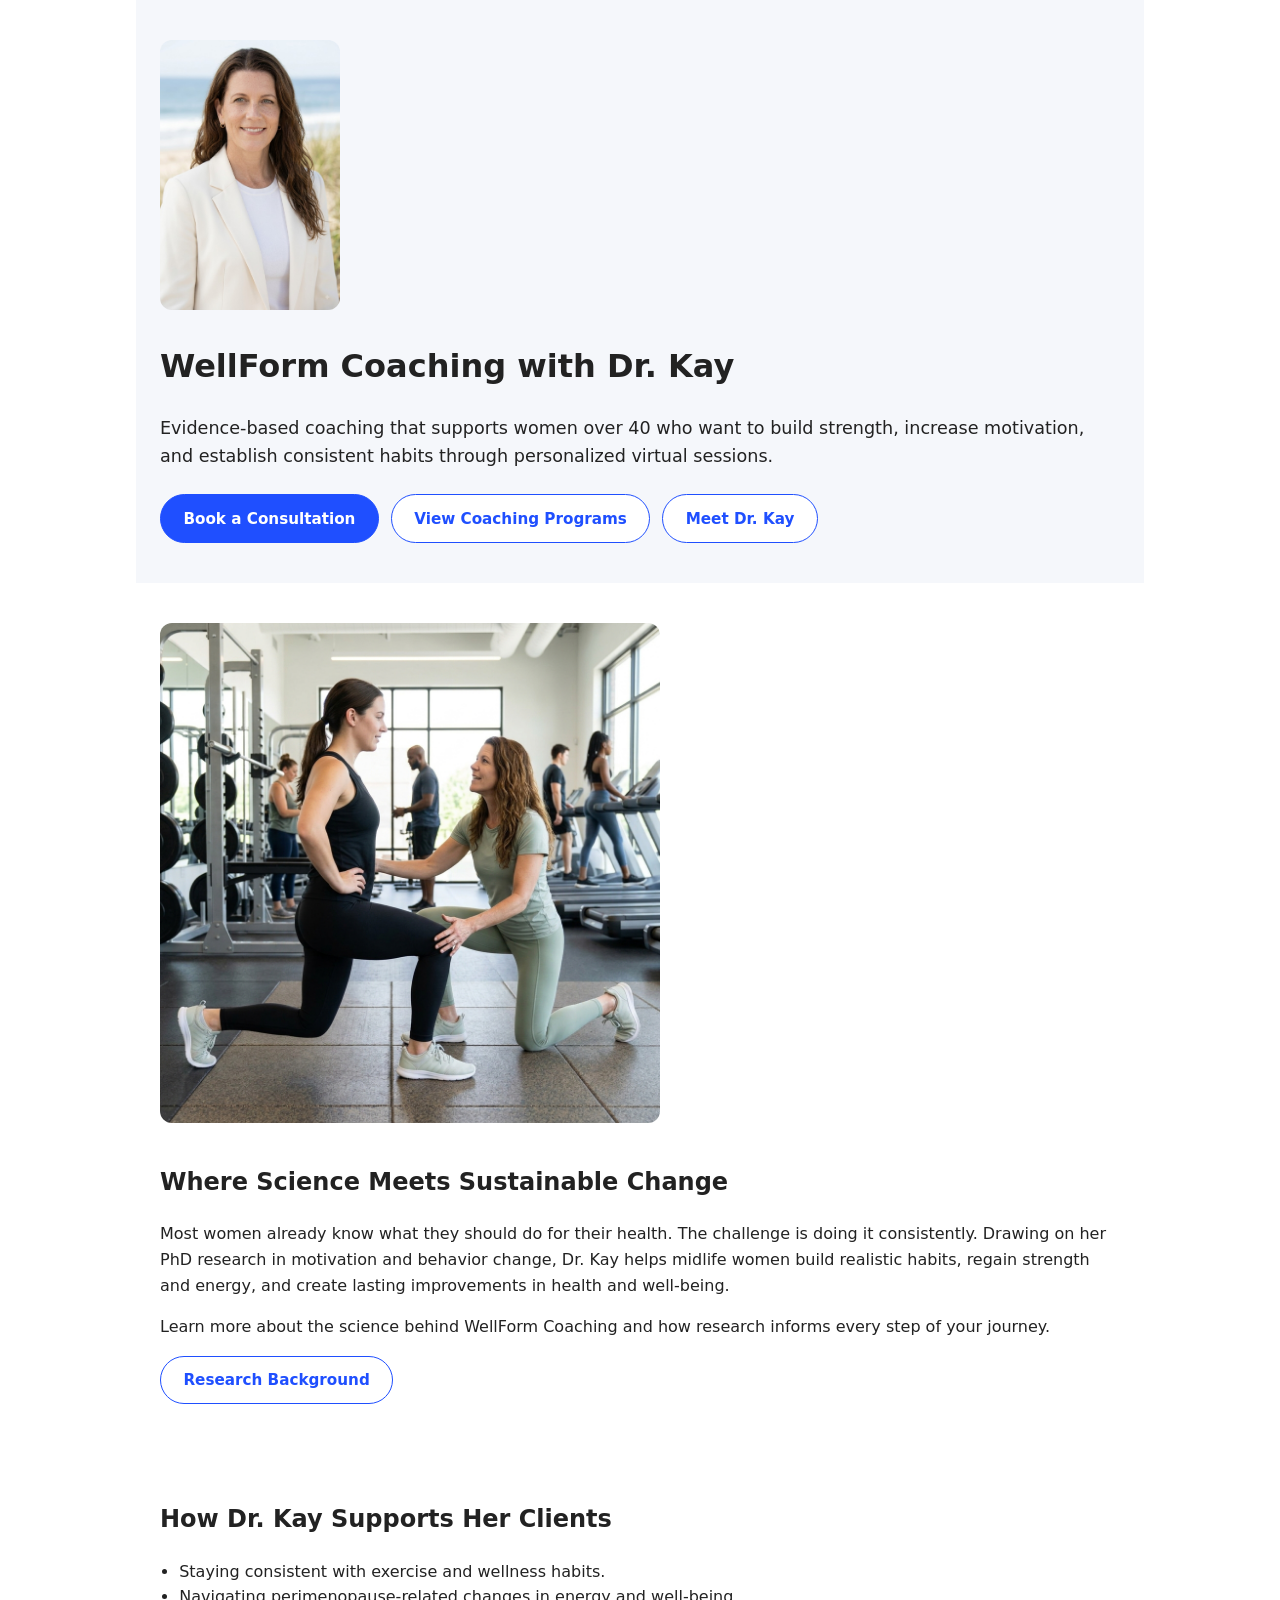
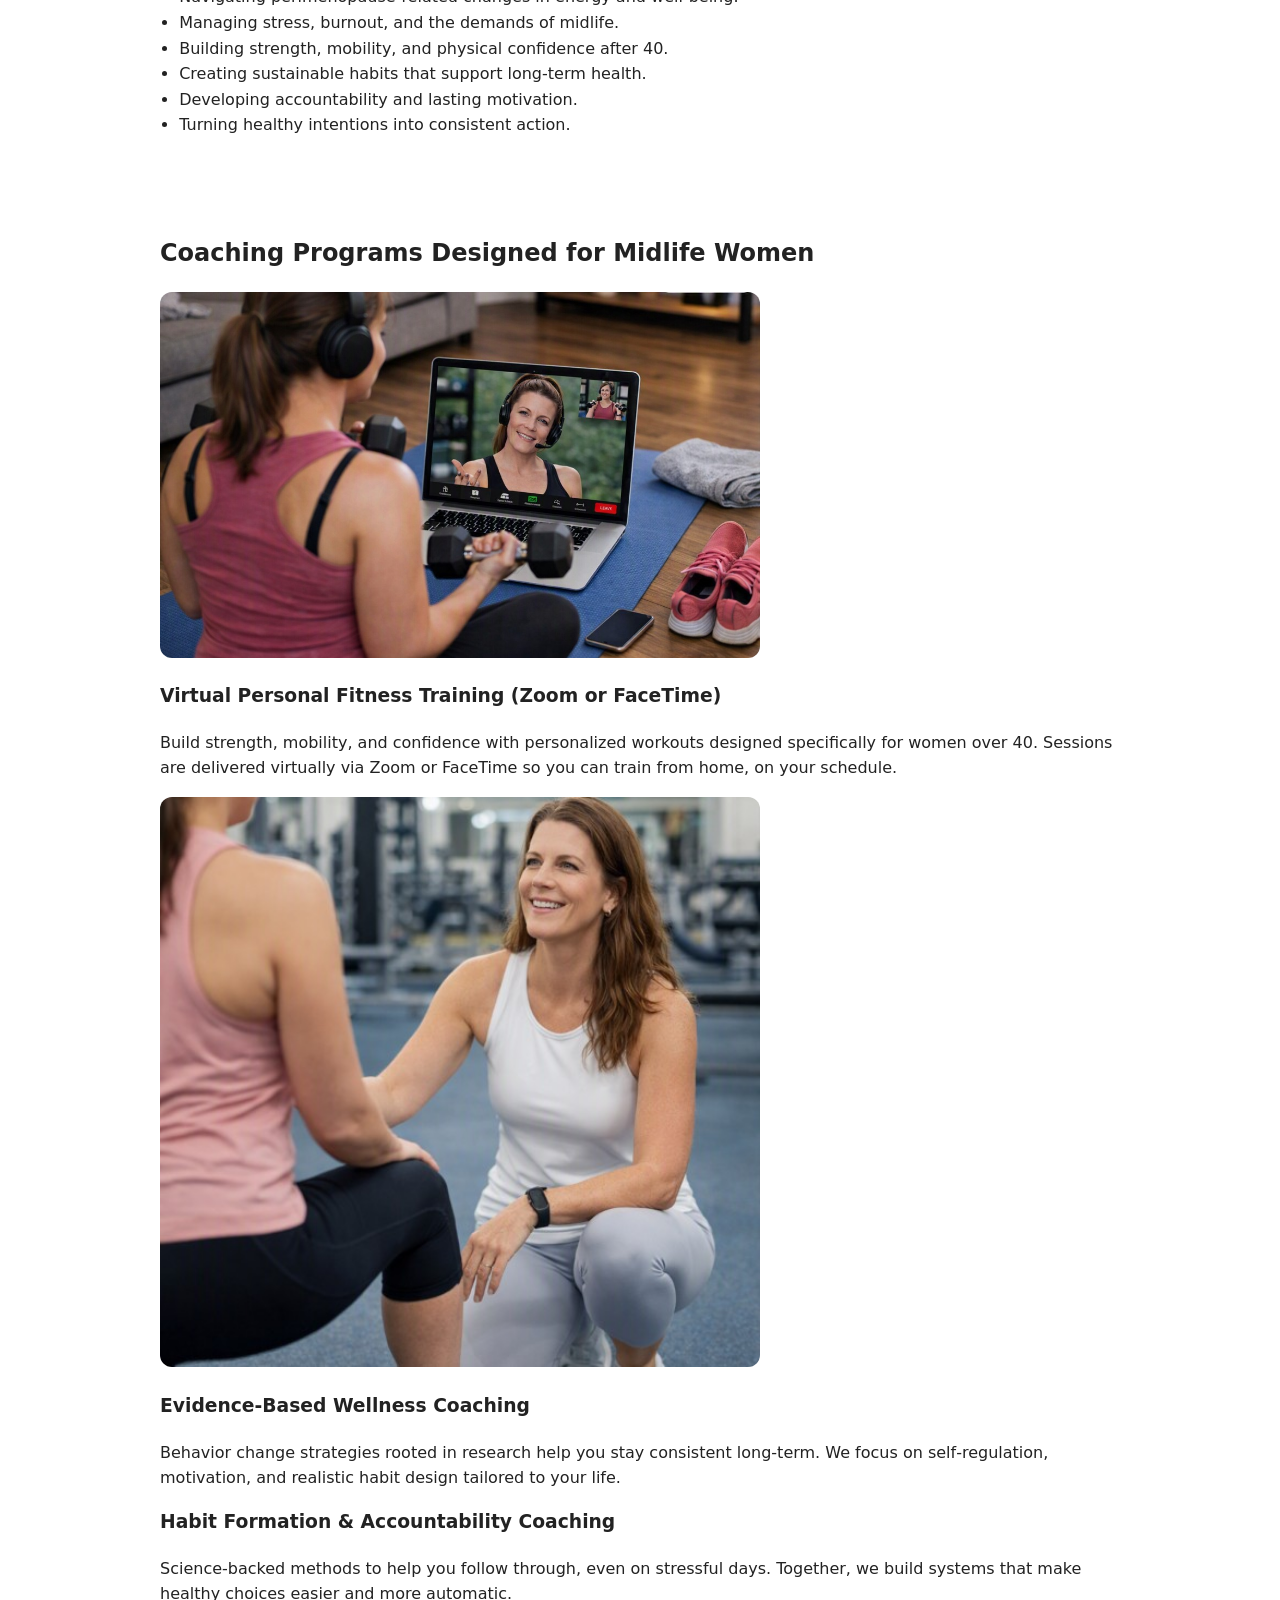
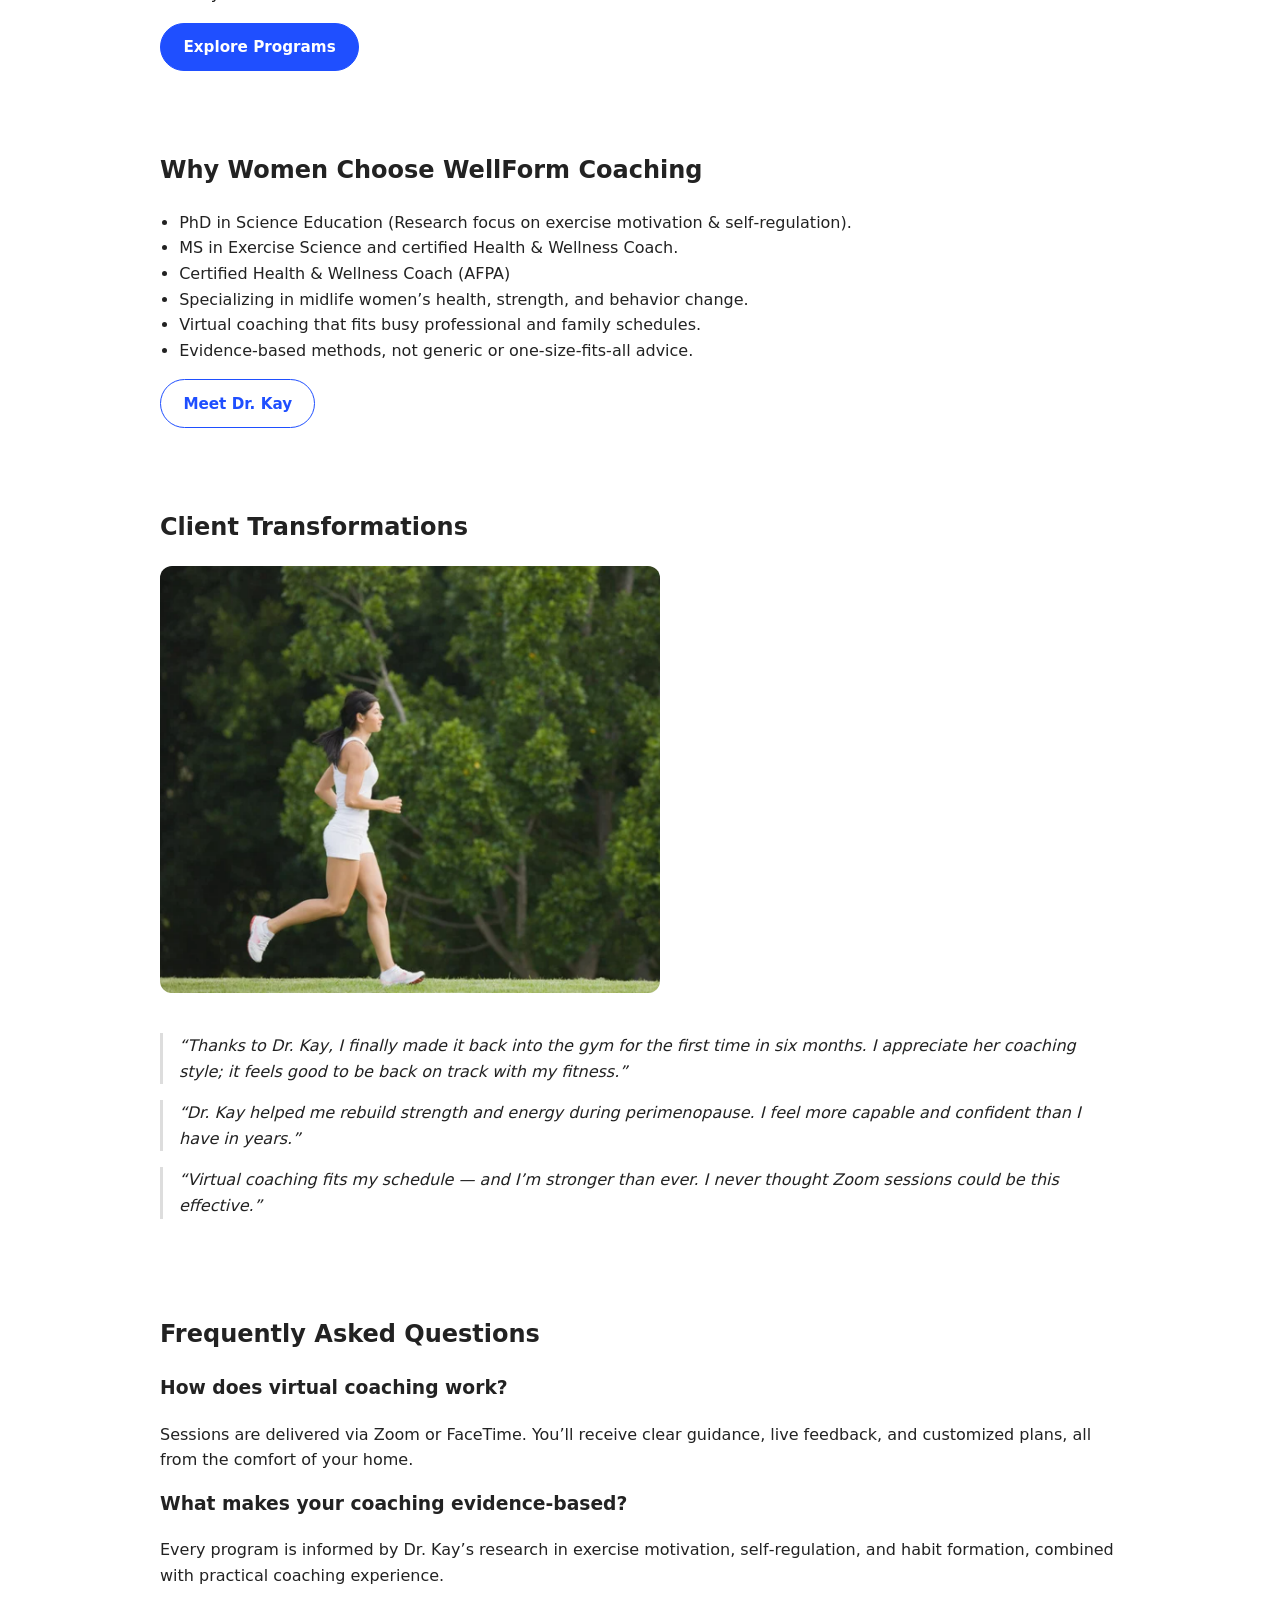
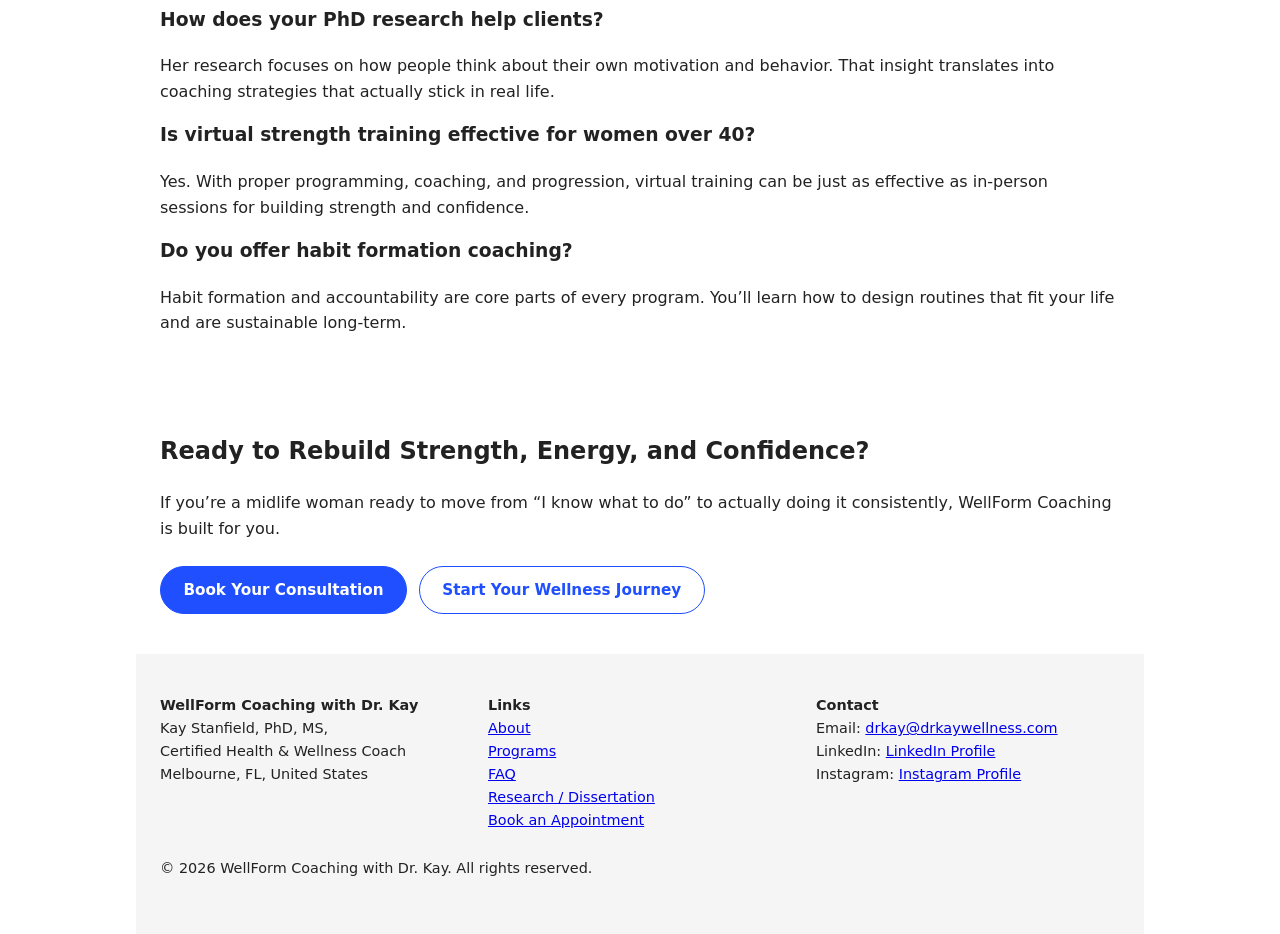
==== commit 62505e51: "Update index.html" ====
--- a/index.html
+++ b/index.html
@@ -199,7 +199,7 @@
     <div class="footer-grid">
       <div class="footer-col">
         <strong>WellForm Coaching with Dr. Kay</strong><br>
-        Kay Stanfield, PhD, MS, Certified Health & Wellness Coach<br>
+        Kay Stanfield, PhD, MS,<br>Certified Health & Wellness Coach<br>
         Melbourne, FL, United States
       </div>
       <div class="footer-col">
@@ -215,8 +215,8 @@
         <strong>Contact</strong><br>
         Email: <a href="drkay@drkaywellness.com">drkay@drkaywellness.com</a><br>
         <!-- Add social links as needed -->
-        LinkedIn: <a href="www.linkedin.com/in/k-sharon-phd">LinkedIn Profile</a><br>
-        Instagram: <a href="www.instagram.com/wellformcoachingwithdrkay">Instagram Profile</a>
+        LinkedIn: <a href="https://www.linkedin.com/in/k-sharon-phd">LinkedIn Profile</a><br>
+        Instagram: <a href="https://www.instagram.com/wellformcoachingwithdrkay">Instagram Profile</a>
       </div>
     </div>
     <p style="margin-top:1.5rem;">
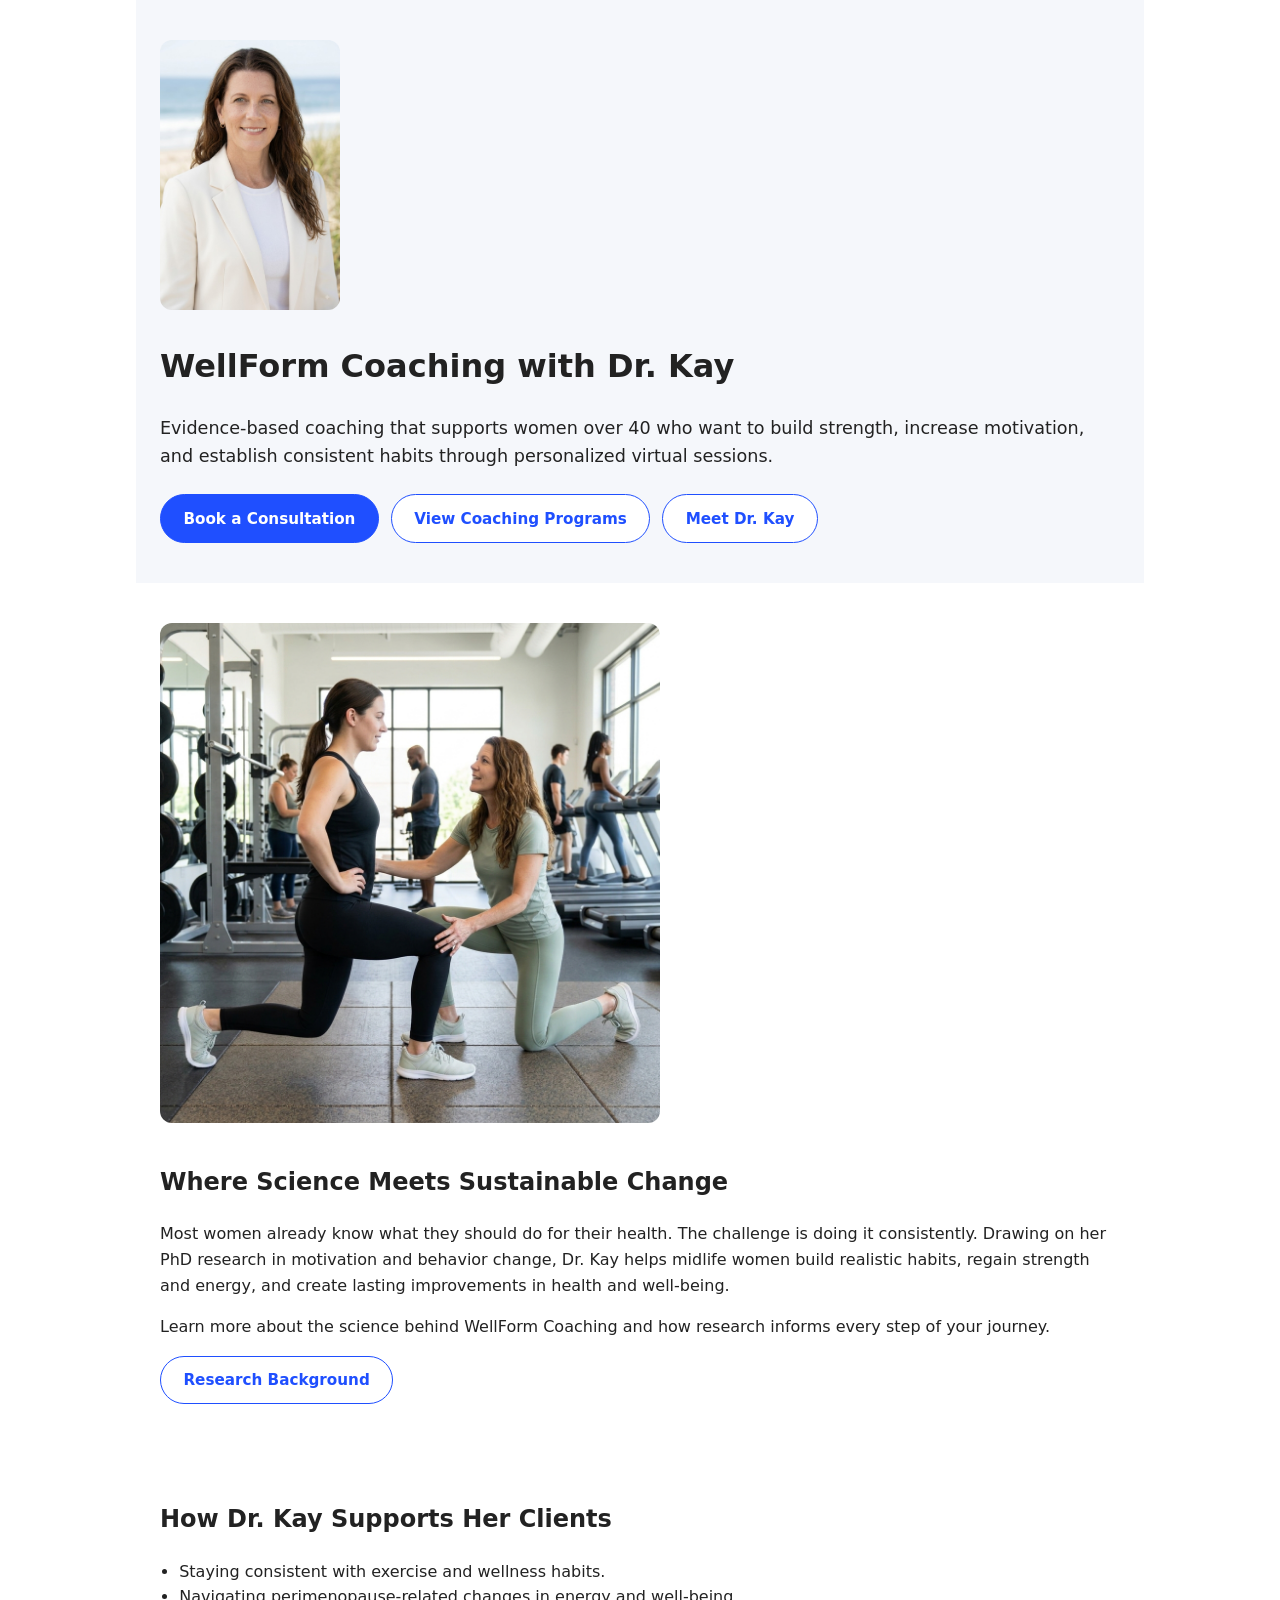
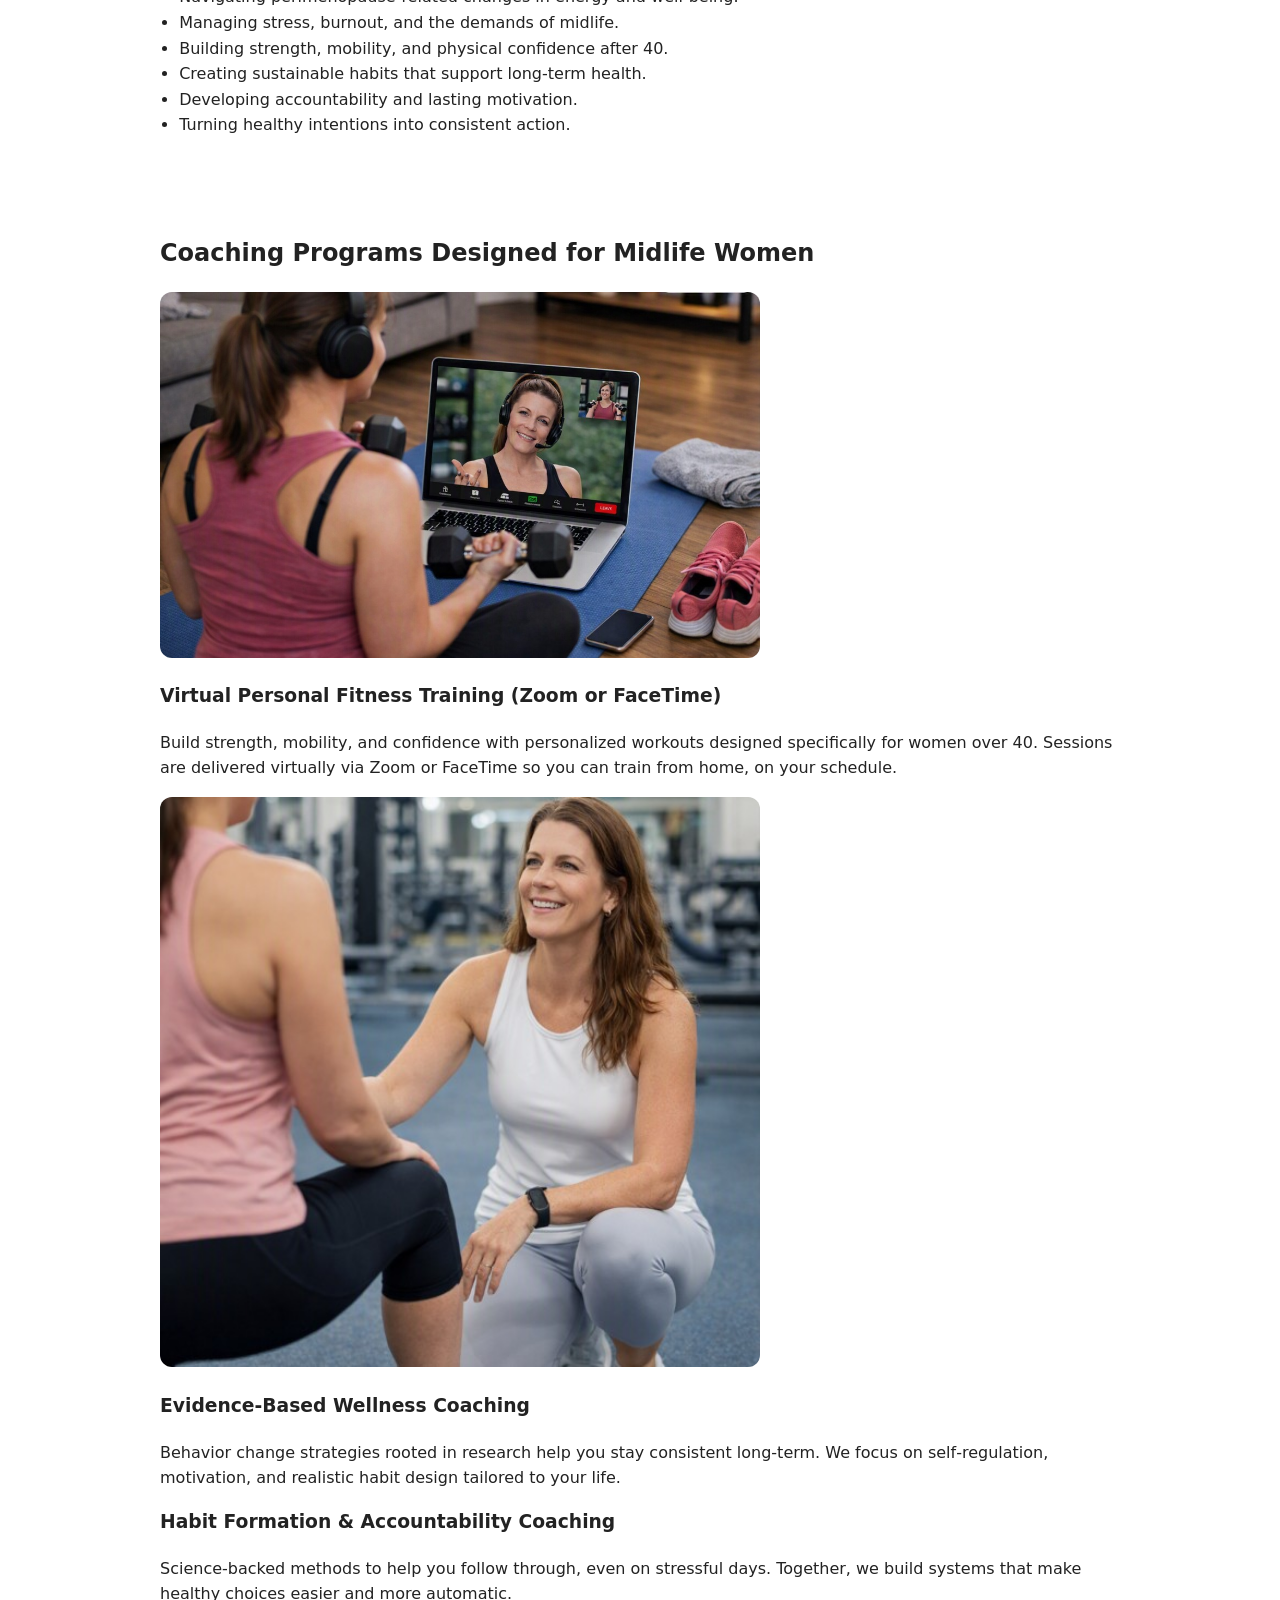
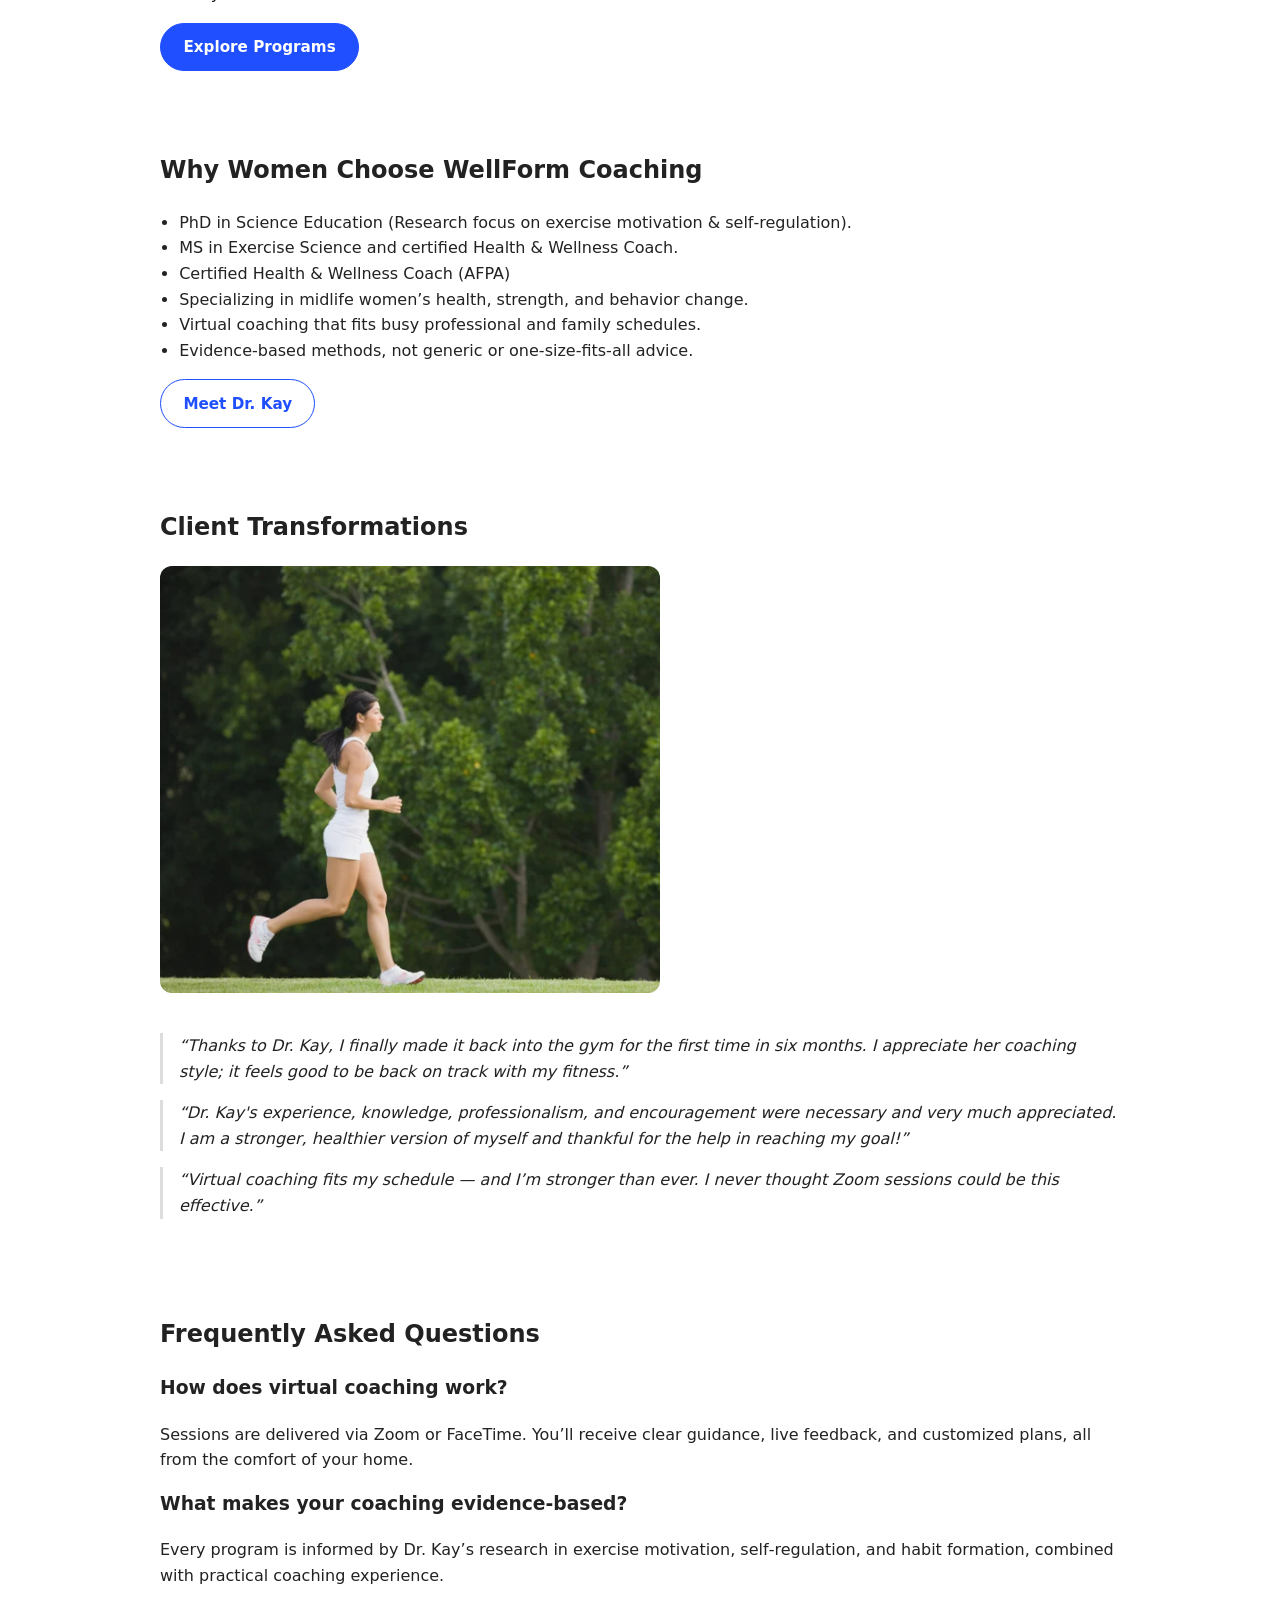
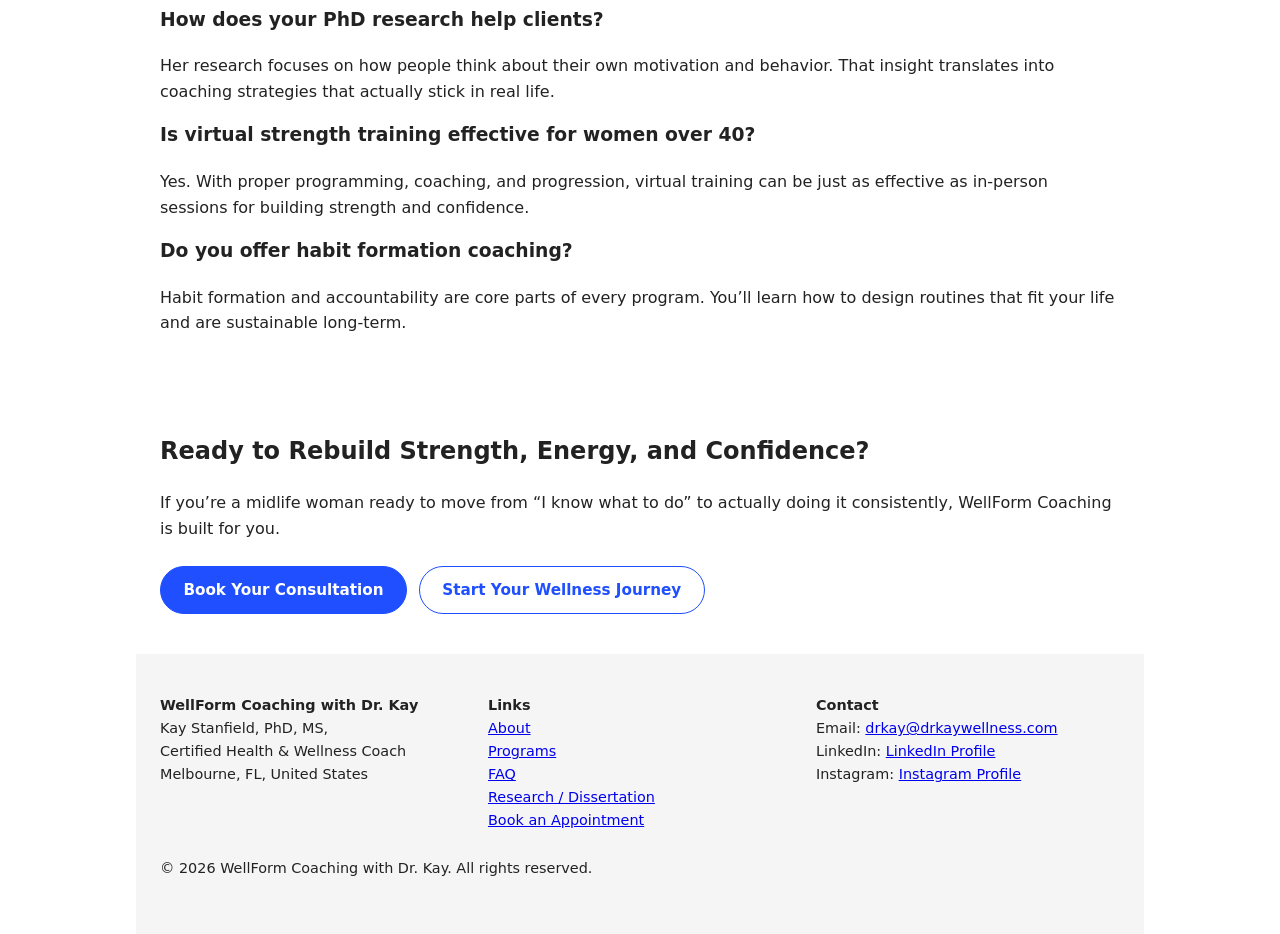
==== commit 5ded790d: "Update index.html" ====
--- a/index.html
+++ b/index.html
@@ -137,7 +137,8 @@
     </blockquote>
 
     <blockquote>
-      “Dr. Kay helped me rebuild strength and energy during perimenopause. I feel more capable and confident than I have in years.”
+      “Dr. Kay's experience, knowledge, professionalism, and encouragement were necessary and very much appreciated. I am a stronger, healthier version of myself 
+      and thankful for the help in reaching my goal!”
     </blockquote>
 
     <blockquote>
@@ -190,7 +191,7 @@
     <!-- Replace href with your actual Calendly or booking link -->
     <div class="btn-row">
       <a href="https://calendly.com" class="btn btn-primary">Book Your Consultation</a>
-      <a href="mailto:youremail@example.com" class="btn btn-secondary">Start Your Wellness Journey</a>
+      <a href="mailto:drkay@drkaywellness.com" class="btn btn-secondary">Start Your Wellness Journey</a>
     </div>
   </section>
 
@@ -208,12 +209,12 @@
         <a href="#about">About</a><br>
         <a href="#programs">Programs</a><br>
         <a href="#faq">FAQ</a><br>
-        <a href="#research">Research / Dissertation</a><br>
+        <a href="https://repository.fit.edu/cgi/viewcontent.cgi?article=2440&context=etd">Research / Dissertation</a><br>
         <a href="https://calendly.com/kay-drkaywellness/coaching-training-consultation">Book an Appointment</a>
       </div>
       <div class="footer-col">
         <strong>Contact</strong><br>
-        Email: <a href="drkay@drkaywellness.com">drkay@drkaywellness.com</a><br>
+        Email: <a href="mailto:drkay@drkaywellness.com">drkay@drkaywellness.com</a><br>
         <!-- Add social links as needed -->
         LinkedIn: <a href="https://www.linkedin.com/in/k-sharon-phd">LinkedIn Profile</a><br>
         Instagram: <a href="https://www.instagram.com/wellformcoachingwithdrkay">Instagram Profile</a>
